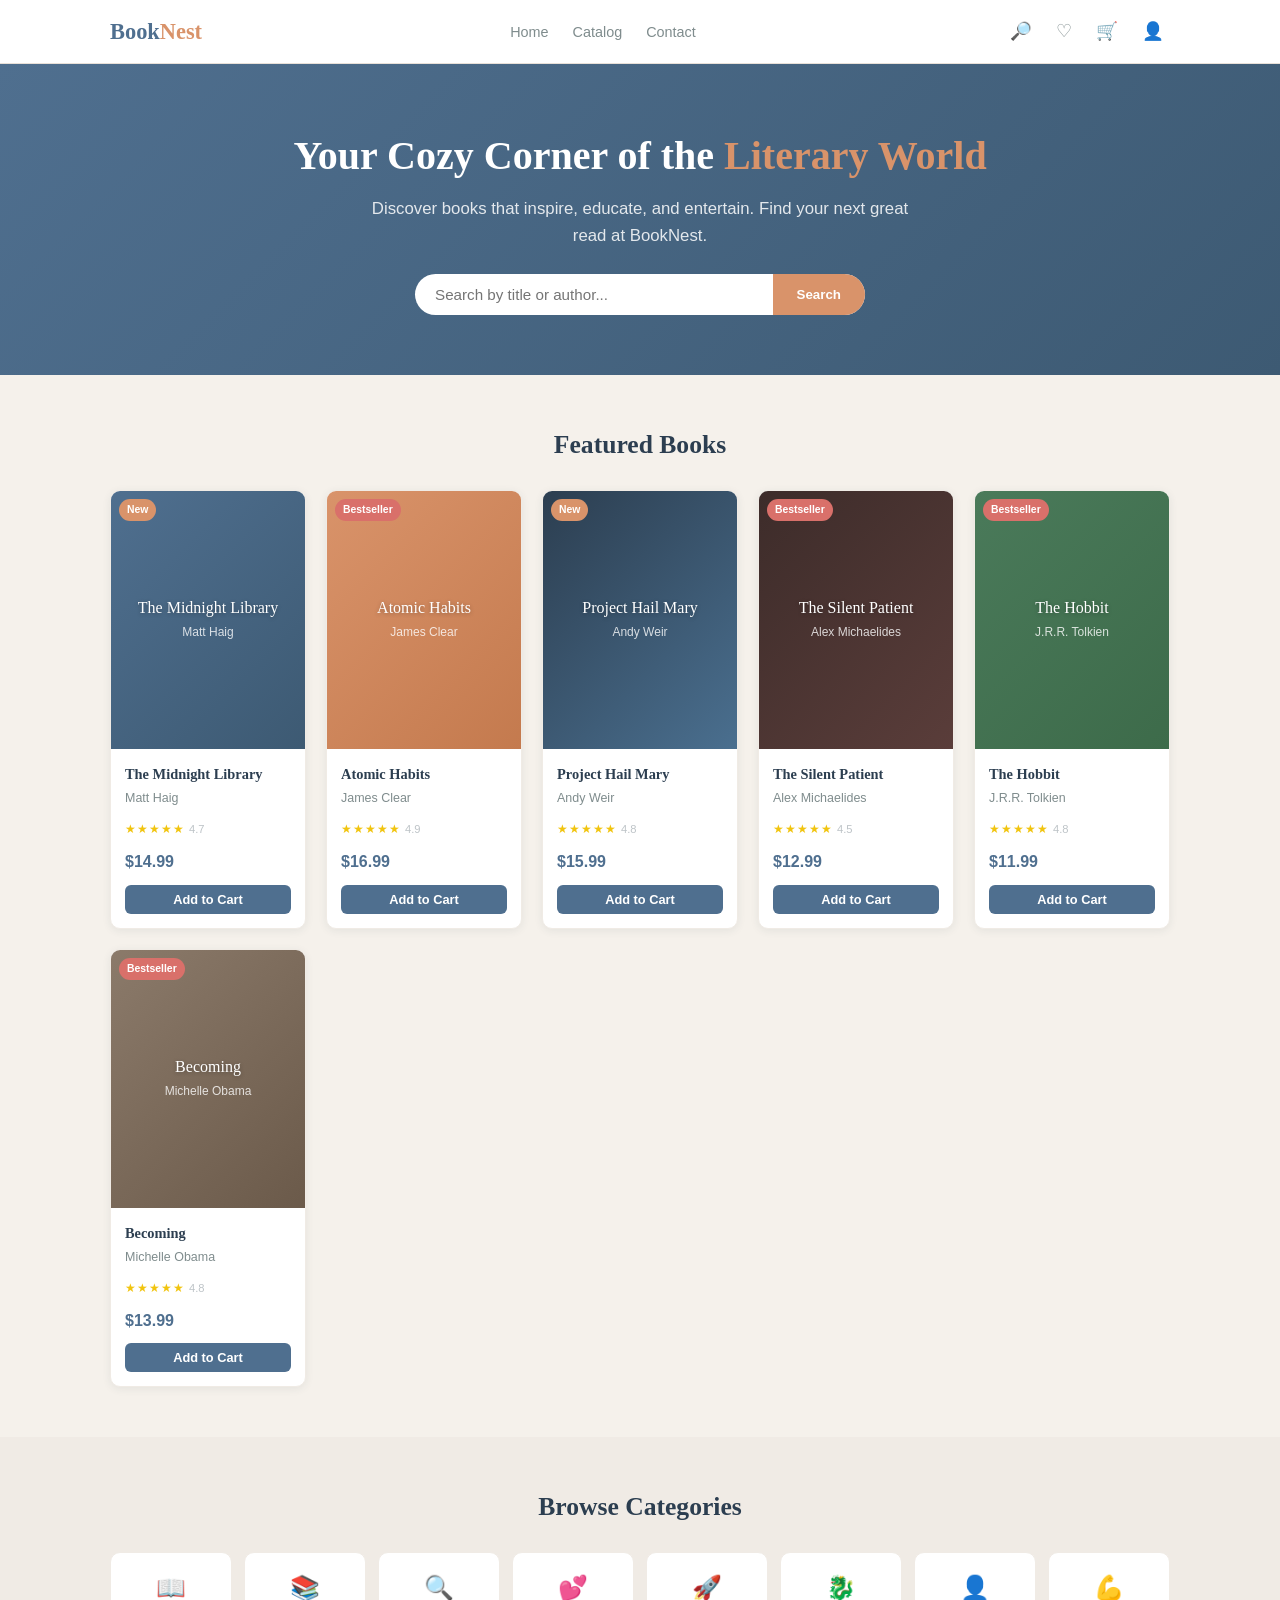
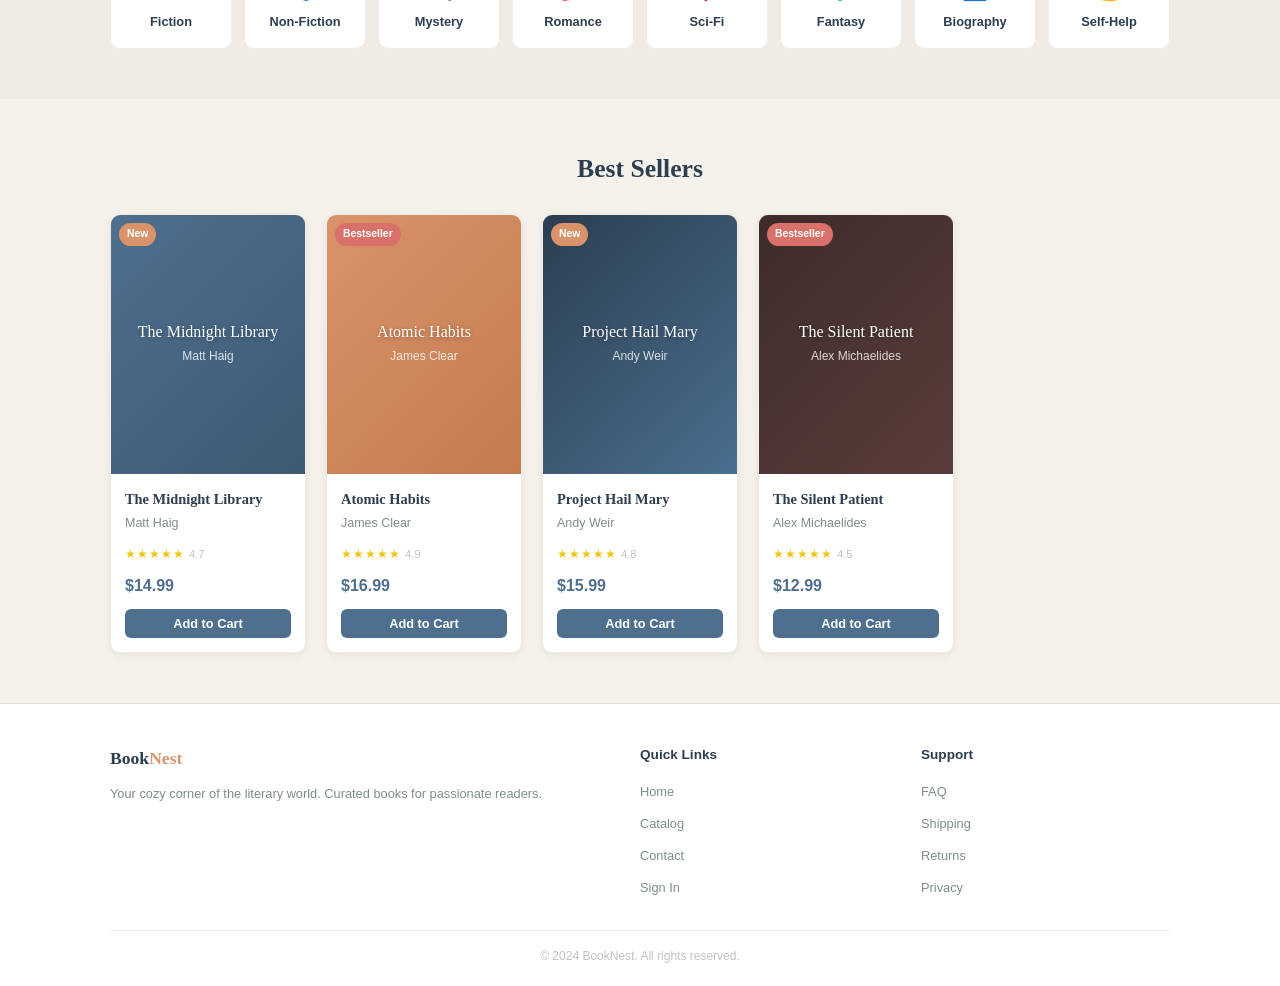
==== index.html @ 84e2bfbf "Initial commit - BookNest online bookstore" ====
<!DOCTYPE html>
<html lang="en">
<head>
  <meta charset="UTF-8">
  <meta name="viewport" content="width=device-width, initial-scale=1.0">
  <title>BookNest - Home</title>
  <link rel="stylesheet" href="css/style.css">
</head>
<body>

  <!-- NAVBAR -->
  <nav class="navbar">
    <div class="container">
      <a href="index.html" class="logo">Book<span>Nest</span></a>
      <ul class="nav-links">
        <li><a href="index.html">Home</a></li>
        <li><a href="catalog.html">Catalog</a></li>
        <li><a href="contact.html">Contact</a></li>
      </ul>
      <div class="nav-icons">
        <a href="catalog.html">&#128270;</a>
        <a href="wishlist.html">&#9825; <span class="badge wish-count" style="display:none">0</span></a>
        <a href="cart.html">&#128722; <span class="badge cart-count" style="display:none">0</span></a>
        <a href="login.html">&#128100;</a>
      </div>
    </div>
  </nav>

  <!-- HERO -->
  <div class="page">
    <div class="hero">
      <div class="container">
        <h1>Your Cozy Corner of the <span class="highlight">Literary World</span></h1>
        <p>Discover books that inspire, educate, and entertain. Find your next great read at BookNest.</p>
        <div class="search-box">
          <input type="text" id="searchInput" placeholder="Search by title or author..." onkeydown="if(event.key==='Enter') window.location='catalog.html?q='+encodeURIComponent(this.value)">
          <button onclick="window.location='catalog.html?q='+encodeURIComponent(document.getElementById('searchInput').value)">Search</button>
        </div>
      </div>
    </div>

    <!-- Featured Books -->
    <div class="section">
      <div class="container">
        <h2 class="section-title">Featured Books</h2>
        <div class="grid" id="featuredGrid"></div>
      </div>
    </div>

    <!-- Categories -->
    <div class="section" style="background:var(--border-light)">
      <div class="container">
        <h2 class="section-title">Browse Categories</h2>
        <div class="cat-grid" id="catGrid"></div>
      </div>
    </div>

    <!-- Best Sellers -->
    <div class="section">
      <div class="container">
        <h2 class="section-title">Best Sellers</h2>
        <div class="grid" id="bestsellerGrid"></div>
      </div>
    </div>
  </div>

  <!-- FOOTER -->
  <footer class="footer">
    <div class="container">
      <div class="footer-grid">
        <div class="footer-col">
          <h3>Book<span>Nest</span></h3>
          <p>Your cozy corner of the literary world. Curated books for passionate readers.</p>
        </div>
        <div class="footer-col">
          <h4>Quick Links</h4>
          <ul><li><a href="index.html">Home</a></li><li><a href="catalog.html">Catalog</a></li><li><a href="contact.html">Contact</a></li><li><a href="login.html">Sign In</a></li></ul>
        </div>
        <div class="footer-col">
          <h4>Support</h4>
          <ul><li><a href="#">FAQ</a></li><li><a href="#">Shipping</a></li><li><a href="#">Returns</a></li><li><a href="#">Privacy</a></li></ul>
        </div>
      </div>
      <div class="footer-bottom"><p>&copy; 2024 BookNest. All rights reserved.</p></div>
    </div>
  </footer>

  <div id="toastBox"></div>
  <script src="js/data.js"></script>
  <script src="js/app.js"></script>
  <script>
    renderBooks('featuredGrid', books.filter(b => b.isNew || b.isBestSeller).slice(0, 6));
    document.getElementById('catGrid').innerHTML = categories.map(c => `<a href="catalog.html?cat=${c.name}" class="cat-card"><div class="icon">${c.icon}</div><div class="name">${c.name}</div></a>`).join('');
    renderBooks('bestsellerGrid', books.filter(b => b.isBestSeller).slice(0, 4));
  </script>
</body>
</html>
---- css/style.css ----
/* ===== RESET & BASE ===== */
*, *::before, *::after { box-sizing: border-box; margin: 0; padding: 0; }

:root {
  --primary: #4F6F8F;
  --primary-dark: #3D5A73;
  --primary-light: #E8EDF3;
  --secondary: #D9936A;
  --secondary-dark: #C47A4E;
  --bg: #F5F1EB;
  --bg-card: #FFFFFF;
  --text: #2C3E50;
  --text-light: #7F8C8D;
  --text-muted: #BDC3C7;
  --border: #E8E0D8;
  --border-light: #F0EBE5;
  --success: #6BA368;
  --error: #D9706A;
  --star: #F1C40F;
  --shadow: 0 2px 8px rgba(44,62,80,0.08);
  --shadow-lg: 0 4px 20px rgba(44,62,80,0.12);
  --radius: 10px;
  --radius-sm: 6px;
  --nav-height: 64px;
  --font-head: Georgia, 'Times New Roman', serif;
  --font-body: -apple-system, BlinkMacSystemFont, 'Segoe UI', Roboto, sans-serif;
}

html { scroll-behavior: smooth; }
body { font-family: var(--font-body); background: var(--bg); color: var(--text); line-height: 1.6; min-height: 100vh; display: flex; flex-direction: column; }
a { text-decoration: none; color: inherit; }
ul { list-style: none; }
img { max-width: 100%; }
input, select, textarea, button { font-family: inherit; }

/* ===== LAYOUT ===== */
.container { max-width: 1100px; margin: 0 auto; padding: 0 20px; }
.page { flex: 1; padding-top: var(--nav-height); }
.section { padding: 50px 0; }
.section-title { font-family: var(--font-head); font-size: 1.6rem; margin-bottom: 1.5rem; text-align: center; color: var(--text); }

/* ===== NAVBAR ===== */
.navbar { position: fixed; top: 0; left: 0; right: 0; height: var(--nav-height); background: var(--bg-card); border-bottom: 1px solid var(--border); z-index: 100; display: flex; align-items: center; }
.navbar .container { display: flex; align-items: center; justify-content: space-between; width: 100%; }
.logo { font-family: var(--font-head); font-size: 1.4rem; font-weight: 700; color: var(--primary); }
.logo span { color: var(--secondary); }
.nav-links { display: flex; gap: 1.5rem; }
.nav-links a { font-size: 0.9rem; color: var(--text-light); transition: color 0.2s; }
.nav-links a:hover { color: var(--primary); }
.nav-icons { display: flex; gap: 0.75rem; align-items: center; }
.nav-icons a { color: var(--text-light); font-size: 1.1rem; padding: 6px; transition: color 0.2s; position: relative; }
.nav-icons a:hover { color: var(--primary); }
.badge { position: absolute; top: -2px; right: -2px; background: var(--secondary); color: #fff; font-size: 0.65rem; width: 16px; height: 16px; border-radius: 50%; display: flex; align-items: center; justify-content: center; font-weight: 700; }

/* ===== BUTTONS ===== */
.btn { display: inline-flex; align-items: center; justify-content: center; gap: 6px; padding: 10px 20px; border: none; border-radius: var(--radius-sm); font-size: 0.9rem; font-weight: 600; cursor: pointer; transition: all 0.2s; }
.btn-primary { background: var(--primary); color: #fff; }
.btn-primary:hover { background: var(--primary-dark); }
.btn-secondary { background: var(--secondary); color: #fff; }
.btn-secondary:hover { background: var(--secondary-dark); }
.btn-outline { background: transparent; color: var(--primary); border: 2px solid var(--primary); }
.btn-outline:hover { background: var(--primary); color: #fff; }
.btn-sm { padding: 7px 14px; font-size: 0.8rem; }
.btn-lg { padding: 12px 28px; font-size: 1rem; }
.btn-ghost { background: transparent; color: var(--text-light); padding: 6px 12px; }
.btn-ghost:hover { background: var(--border-light); }
.btn-icon { width: 36px; height: 36px; padding: 0; border-radius: 50%; display: inline-flex; align-items: center; justify-content: center; background: transparent; border: 1px solid var(--border); color: var(--text-light); cursor: pointer; }
.btn-icon:hover { background: var(--bg); }
.btn-block { width: 100%; }
.btn:disabled { opacity: 0.5; cursor: not-allowed; }

/* ===== HERO ===== */
.hero { background: linear-gradient(135deg, var(--primary) 0%, var(--primary-dark) 100%); padding: 60px 0; text-align: center; }
.hero h1 { font-family: var(--font-head); font-size: 2.5rem; color: #fff; margin-bottom: 0.5rem; }
.hero p { color: rgba(255,255,255,0.85); font-size: 1.05rem; margin-bottom: 1.5rem; max-width: 550px; margin-left: auto; margin-right: auto; }
.hero .highlight { color: var(--secondary); }
.search-box { display: flex; max-width: 450px; margin: 0 auto; background: var(--bg-card); border-radius: 50px; overflow: hidden; }
.search-box input { flex: 1; border: none; padding: 12px 20px; font-size: 0.95rem; outline: none; color: var(--text); background: transparent; }
.search-box button { padding: 12px 24px; border: none; background: var(--secondary); color: #fff; font-weight: 600; cursor: pointer; }

/* ===== BOOK GRID ===== */
.grid { display: grid; grid-template-columns: repeat(auto-fill, minmax(180px, 1fr)); gap: 1.25rem; }
.book-card { background: var(--bg-card); border-radius: var(--radius); overflow: hidden; box-shadow: var(--shadow); border: 1px solid var(--border-light); transition: 0.2s; }
.book-card:hover { transform: translateY(-3px); box-shadow: var(--shadow-lg); }
.book-cover { width: 100%; aspect-ratio: 3/4; display: flex; align-items: center; justify-content: center; padding: 20px; text-align: center; position: relative; }
.book-cover .bt { color: #fff; font-family: var(--font-head); font-size: 1rem; line-height: 1.3; text-shadow: 0 1px 4px rgba(0,0,0,0.3); }
.book-cover .ba { color: rgba(255,255,255,0.8); font-size: 0.75rem; margin-top: 4px; }
.badge-tag { position: absolute; top: 8px; left: 8px; padding: 3px 8px; border-radius: 12px; font-size: 0.65rem; font-weight: 700; }
.badge-tag.new { background: var(--secondary); color: #fff; }
.badge-tag.best { background: var(--error); color: #fff; }
.book-info { padding: 14px; }
.book-info h3 { font-family: var(--font-head); font-size: 0.9rem; margin-bottom: 3px; }
.book-info .author { font-size: 0.78rem; color: var(--text-light); margin-bottom: 6px; }
.stars { color: var(--star); font-size: 0.75rem; letter-spacing: 1px; }
.rating-num { font-size: 0.7rem; color: var(--text-muted); margin-left: 4px; }
.price { display: flex; align-items: center; gap: 6px; margin: 8px 0 10px; }
.price .current { font-weight: 700; font-size: 1rem; color: var(--primary); }
.book-card .btn-block { font-size: 0.8rem; }

/* ===== CATEGORIES ===== */
.cat-grid { display: grid; grid-template-columns: repeat(auto-fill, minmax(120px, 1fr)); gap: 0.75rem; }
.cat-card { background: var(--bg-card); border: 1px solid var(--border-light); border-radius: var(--radius); padding: 16px 12px; text-align: center; cursor: pointer; transition: 0.2s; display: block; color: inherit; }
.cat-card:hover { border-color: var(--primary); transform: translateY(-2px); box-shadow: var(--shadow); }
.cat-card .icon { font-size: 1.5rem; margin-bottom: 4px; }
.cat-card .name { font-size: 0.8rem; font-weight: 600; }

/* ===== CATALOG ===== */
.catalog-wrap { display: grid; grid-template-columns: 220px 1fr; gap: 1.5rem; align-items: start; }
.sidebar { background: var(--bg-card); border-radius: var(--radius); padding: 20px; border: 1px solid var(--border-light); position: sticky; top: calc(var(--nav-height) + 20px); }
.sidebar h3 { font-family: var(--font-head); font-size: 1rem; margin-bottom: 1rem; }
.filter-group { margin-bottom: 1rem; }
.filter-group label { display: block; font-weight: 600; font-size: 0.8rem; margin-bottom: 6px; }
.filter-group select, .filter-group input { width: 100%; padding: 8px 10px; border: 1px solid var(--border); border-radius: var(--radius-sm); font-size: 0.85rem; background: var(--bg); color: var(--text); }
.filter-group select:focus, .filter-group input:focus { outline: none; border-color: var(--primary); }
.cat-filter { display: flex; flex-direction: column; gap: 4px; }
.cat-filter label { display: flex; align-items: center; gap: 6px; padding: 6px 8px; border-radius: 4px; cursor: pointer; font-size: 0.85rem; font-weight: 400; transition: 0.2s; }
.cat-filter label:hover { background: var(--border-light); }
.cat-filter label.active { background: var(--primary-light); color: var(--primary); font-weight: 600; }
.cat-filter input[type="checkbox"] { accent-color: var(--primary); }
.catalog-top { display: flex; justify-content: space-between; align-items: center; margin-bottom: 1rem; flex-wrap: wrap; gap: 0.5rem; }
.catalog-top .count { font-size: 0.85rem; color: var(--text-light); }
.catalog-top select { padding: 6px 10px; border: 1px solid var(--border); border-radius: var(--radius-sm); font-size: 0.85rem; background: var(--bg-card); color: var(--text); }

/* ===== BOOK DETAIL ===== */
.detail-wrap { display: grid; grid-template-columns: 300px 1fr; gap: 2.5rem; align-items: start; }
.detail-cover .book-cover { height: 400px; }
.detail-info h1 { font-family: var(--font-head); font-size: 1.8rem; margin-bottom: 4px; }
.detail-info .author { font-size: 1rem; color: var(--text-light); margin-bottom: 0.75rem; }
.detail-info .rating { display: flex; align-items: center; gap: 8px; margin-bottom: 1rem; }
.detail-info .rating .stars { font-size: 1rem; }
.detail-info .rating-text { font-size: 0.85rem; color: var(--text-light); }
.detail-info .price-box { margin-bottom: 1rem; }
.detail-info .price-box .current { font-size: 1.5rem; font-weight: 700; color: var(--primary); }
.detail-info .desc { color: var(--text-light); line-height: 1.7; margin-bottom: 1.5rem; }
.detail-actions { display: flex; gap: 0.75rem; flex-wrap: wrap; margin-bottom: 1.5rem; }
.detail-actions .btn { flex: 1; min-width: 140px; }
.detail-meta { display: flex; gap: 1.5rem; padding: 1rem 0; border-top: 1px solid var(--border-light); }
.detail-meta span { font-size: 0.85rem; }
.detail-meta .label { color: var(--text-muted); margin-right: 4px; }
.breadcrumb { font-size: 0.8rem; color: var(--text-muted); margin-bottom: 1rem; display: flex; gap: 6px; align-items: center; }
.breadcrumb a { color: var(--primary); }

/* ===== CART TABLE ===== */
.cart-wrap { display: grid; grid-template-columns: 1fr 300px; gap: 1.5rem; align-items: start; }
.cart-list { background: var(--bg-card); border-radius: var(--radius); border: 1px solid var(--border-light); }
.cart-item { display: flex; gap: 1rem; padding: 1rem; border-bottom: 1px solid var(--border-light); align-items: center; }
.cart-item:last-child { border-bottom: none; }
.cart-item .thumb { width: 60px; height: 80px; border-radius: 6px; overflow: hidden; flex-shrink: 0; }
.cart-item .thumb .book-cover { width: 100%; height: 100%; padding: 6px; }
.cart-item .thumb .book-cover .bt { font-size: 0.6rem; }
.cart-item-info { flex: 1; }
.cart-item-info h4 { font-size: 0.9rem; margin-bottom: 2px; }
.cart-item-info .author { font-size: 0.78rem; color: var(--text-light); }
.cart-item-info .item-price { font-weight: 700; color: var(--primary); font-size: 0.9rem; margin-top: 4px; }
.cart-item-actions { display: flex; align-items: center; gap: 0.75rem; }
.qty { display: flex; align-items: center; border: 1px solid var(--border); border-radius: 4px; overflow: hidden; }
.qty button { width: 32px; height: 32px; border: none; background: var(--bg); cursor: pointer; font-size: 1rem; }
.qty button:hover { background: var(--border-light); }
.qty span { width: 36px; text-align: center; font-weight: 600; font-size: 0.85rem; }
.remove-btn { background: none; border: none; color: var(--text-muted); cursor: pointer; font-size: 1rem; padding: 4px; }
.remove-btn:hover { color: var(--error); }

.cart-summary { background: var(--bg-card); border-radius: var(--radius); padding: 20px; border: 1px solid var(--border-light); position: sticky; top: calc(var(--nav-height) + 20px); }
.cart-summary h3 { font-family: var(--font-head); font-size: 1.1rem; margin-bottom: 1rem; padding-bottom: 0.75rem; border-bottom: 1px solid var(--border); }
.summary-row { display: flex; justify-content: space-between; padding: 8px 0; font-size: 0.9rem; }
.summary-row.total { font-weight: 700; font-size: 1.05rem; border-top: 2px solid var(--border); margin-top: 8px; padding-top: 12px; color: var(--primary); }
.cart-summary .btn { margin-top: 0.75rem; }
.empty-state { text-align: center; padding: 60px 20px; }
.empty-state .icon { font-size: 3rem; margin-bottom: 0.75rem; }
.empty-state h3 { font-size: 1.2rem; margin-bottom: 0.5rem; }
.empty-state p { color: var(--text-light); margin-bottom: 1rem; }

/* ===== CHECKOUT ===== */
.checkout-wrap { display: grid; grid-template-columns: 1fr 320px; gap: 1.5rem; align-items: start; }
.checkout-form { background: var(--bg-card); border-radius: var(--radius); padding: 28px; border: 1px solid var(--border-light); }
.checkout-form h2 { font-family: var(--font-head); font-size: 1.2rem; margin-bottom: 1.5rem; }
.form-section { margin-bottom: 1.5rem; padding-bottom: 1.5rem; border-bottom: 1px solid var(--border-light); }
.form-section:last-child { border-bottom: none; margin-bottom: 0; padding-bottom: 0; }
.form-section h3 { font-size: 1rem; margin-bottom: 1rem; display: flex; align-items: center; gap: 8px; }
.form-section h3 .step { width: 24px; height: 24px; background: var(--primary); color: #fff; border-radius: 50%; display: flex; align-items: center; justify-content: center; font-size: 0.75rem; }
.form-row { display: grid; grid-template-columns: 1fr 1fr; gap: 0.75rem; margin-bottom: 0.75rem; }
.form-group { margin-bottom: 0.75rem; }
.form-group label { display: block; font-size: 0.8rem; font-weight: 600; margin-bottom: 4px; }
.form-group input, .form-group select, .form-group textarea { width: 100%; padding: 10px 12px; border: 1px solid var(--border); border-radius: var(--radius-sm); font-size: 0.9rem; background: var(--bg); color: var(--text); }
.form-group input:focus, .form-group select:focus, .form-group textarea:focus { outline: none; border-color: var(--primary); }
.form-group .error-msg { font-size: 0.75rem; color: var(--error); display: none; margin-top: 2px; }
.form-group.error input { border-color: var(--error); }
.form-group.error .error-msg { display: block; }
.payment-options { display: flex; gap: 10px; margin-bottom: 1rem; }
.payment-opt { flex: 1; padding: 12px; border: 2px solid var(--border); border-radius: var(--radius-sm); text-align: center; cursor: pointer; font-size: 0.85rem; font-weight: 600; transition: 0.2s; background: var(--bg); }
.payment-opt:hover { border-color: var(--text-muted); }
.payment-opt.active { border-color: var(--primary); background: var(--primary-light); }

.order-summary { background: var(--bg-card); border-radius: var(--radius); padding: 20px; border: 1px solid var(--border-light); position: sticky; top: calc(var(--nav-height) + 20px); }
.order-summary h3 { font-family: var(--font-head); font-size: 1.1rem; margin-bottom: 1rem; }
.order-item { display: flex; gap: 10px; padding: 10px 0; border-bottom: 1px solid var(--border-light); }
.order-item:last-child { border-bottom: none; }
.order-item .thumb { width: 40px; height: 52px; border-radius: 4px; overflow: hidden; flex-shrink: 0; }
.order-item .thumb .book-cover { width: 100%; height: 100%; padding: 3px; }
.order-item .thumb .book-cover .bt { font-size: 0.45rem; }
.order-item-info { flex: 1; font-size: 0.85rem; }
.order-item-info .qty { font-size: 0.75rem; color: var(--text-light); }
.order-item-price { font-weight: 600; font-size: 0.85rem; }

/* ===== AUTH ===== */
.auth-page { display: flex; align-items: center; justify-content: center; min-height: calc(100vh - var(--nav-height)); padding: 40px 20px; }
.auth-card { background: var(--bg-card); border-radius: var(--radius); padding: 36px; width: 100%; max-width: 380px; box-shadow: var(--shadow-lg); border: 1px solid var(--border-light); }
.auth-card .header { text-align: center; margin-bottom: 1.5rem; }
.auth-card .header h2 { font-family: var(--font-head); font-size: 1.5rem; }
.auth-card .header p { font-size: 0.9rem; color: var(--text-light); margin-top: 4px; }
.auth-card .auth-logo { font-family: var(--font-head); font-size: 1.3rem; color: var(--primary); display: block; margin-bottom: 0.5rem; }
.auth-card .auth-logo span { color: var(--secondary); }
.auth-card .btn { margin-top: 0.5rem; }
.auth-footer { text-align: center; margin-top: 1.25rem; font-size: 0.85rem; color: var(--text-light); }
.auth-footer a { color: var(--primary); font-weight: 600; }
.auth-footer a:hover { text-decoration: underline; }
.remember-line { display: flex; align-items: center; justify-content: space-between; font-size: 0.85rem; margin-bottom: 0.75rem; }
.remember-line label { display: flex; align-items: center; gap: 6px; cursor: pointer; }
.remember-line input[type="checkbox"] { accent-color: var(--primary); }
.pw-field { position: relative; }
.pw-toggle { position: absolute; right: 10px; top: 50%; transform: translateY(-50%); background: none; border: none; cursor: pointer; color: var(--text-muted); font-size: 1rem; }

/* ===== WISHLIST ===== */
.wishlist-grid { display: grid; grid-template-columns: repeat(auto-fill, minmax(180px, 1fr)); gap: 1.25rem; }

/* ===== PROFILE ===== */
.profile-wrap { display: grid; grid-template-columns: 260px 1fr; gap: 1.5rem; align-items: start; }
.profile-side { background: var(--bg-card); border-radius: var(--radius); padding: 28px; border: 1px solid var(--border-light); text-align: center; position: sticky; top: calc(var(--nav-height) + 20px); }
.profile-side .avatar { width: 80px; height: 80px; border-radius: 50%; background: var(--primary-light); margin: 0 auto 0.75rem; display: flex; align-items: center; justify-content: center; font-size: 2rem; }
.profile-side h3 { font-family: var(--font-head); font-size: 1.1rem; }
.profile-side .email { font-size: 0.8rem; color: var(--text-light); margin-bottom: 1rem; }
.profile-stats { display: flex; justify-content: center; gap: 1rem; padding: 0.75rem 0; border-top: 1px solid var(--border-light); border-bottom: 1px solid var(--border-light); margin-bottom: 1rem; }
.profile-stats div { text-align: center; }
.profile-stats .num { font-weight: 700; color: var(--primary); }
.profile-stats .lbl { font-size: 0.65rem; color: var(--text-muted); text-transform: uppercase; }

.profile-main { display: flex; flex-direction: column; gap: 1rem; }
.profile-card { background: var(--bg-card); border-radius: var(--radius); padding: 20px; border: 1px solid var(--border-light); }
.profile-card h3 { font-family: var(--font-head); font-size: 1rem; margin-bottom: 0.75rem; }
.order-row { display: flex; align-items: center; gap: 1rem; padding: 0.75rem 0; border-bottom: 1px solid var(--border-light); font-size: 0.85rem; }
.order-row:last-child { border-bottom: none; }
.order-row .status { padding: 2px 10px; border-radius: 12px; font-size: 0.7rem; font-weight: 600; }
.status.done { background: #E8F0E0; color: #3D6B1E; }
.status.sent { background: #F5EDD0; color: #8B6914; }
.tag { display: inline-block; padding: 4px 12px; border-radius: 14px; background: var(--bg); border: 1px solid var(--border); font-size: 0.75rem; margin: 3px; cursor: pointer; }
.tag.active { background: var(--primary); color: #fff; border-color: var(--primary); }

/* ===== CONTACT ===== */
.contact-wrap { display: grid; grid-template-columns: 1fr 1fr; gap: 2.5rem; }
.about h2 { font-family: var(--font-head); font-size: 1.6rem; margin-bottom: 0.75rem; }
.about p { color: var(--text-light); line-height: 1.7; margin-bottom: 0.75rem; }
.features { display: grid; grid-template-columns: 1fr 1fr; gap: 1rem; margin: 1.5rem 0; }
.feature { text-align: center; padding: 20px; background: var(--bg-card); border-radius: var(--radius); border: 1px solid var(--border-light); }
.feature .fi { font-size: 1.5rem; }
.feature h4 { font-size: 0.9rem; margin: 4px 0 2px; }
.feature p { font-size: 0.78rem; color: var(--text-muted); }
.store-info { margin-top: 1.5rem; }
.store-row { display: flex; gap: 10px; margin-bottom: 0.75rem; align-items: flex-start; }
.store-row .si { width: 36px; height: 36px; background: var(--primary-light); border-radius: 50%; display: flex; align-items: center; justify-content: center; flex-shrink: 0; }
.store-row h4 { font-size: 0.85rem; }
.store-row p { font-size: 0.8rem; color: var(--text-light); }
.social { display: flex; gap: 10px; margin-top: 1rem; }
.social a { width: 36px; height: 36px; border-radius: 50%; background: var(--bg); border: 1px solid var(--border); display: flex; align-items: center; justify-content: center; color: var(--text-light); font-size: 1rem; transition: 0.2s; }
.social a:hover { background: var(--primary); color: #fff; border-color: var(--primary); }

/* ===== FOOTER ===== */
.footer { background: var(--bg-card); border-top: 1px solid var(--border); padding: 40px 0 20px; margin-top: auto; }
.footer-grid { display: grid; grid-template-columns: 2fr 1fr 1fr; gap: 2rem; margin-bottom: 1.5rem; }
.footer-col h3 { font-family: var(--font-head); font-size: 1.1rem; margin-bottom: 0.75rem; }
.footer-col h3 span { color: var(--secondary); }
.footer-col p { font-size: 0.8rem; color: var(--text-light); line-height: 1.5; }
.footer-col h4 { font-size: 0.85rem; margin-bottom: 0.75rem; }
.footer-col li { margin-bottom: 0.4rem; }
.footer-col a { font-size: 0.8rem; color: var(--text-light); }
.footer-col a:hover { color: var(--primary); }
.footer-bottom { text-align: center; font-size: 0.75rem; color: var(--text-muted); padding-top: 1rem; border-top: 1px solid var(--border-light); }

/* ===== TOAST ===== */
#toastBox { position: fixed; bottom: 20px; right: 20px; z-index: 999; display: flex; flex-direction: column; gap: 8px; }
.toast { background: var(--bg-card); border-radius: 6px; padding: 12px 18px; box-shadow: var(--shadow-lg); border-left: 4px solid var(--primary); font-size: 0.85rem; animation: slideIn 0.3s ease; min-width: 250px; }
.toast.error { border-left-color: var(--error); }
@keyframes slideIn { from { transform: translateX(100%); opacity: 0; } to { transform: translateX(0); opacity: 1; } }

/* ===== RESPONSIVE ===== */
@media (max-width: 900px) {
  .catalog-wrap, .checkout-wrap, .cart-wrap, .profile-wrap { grid-template-columns: 1fr; }
  .sidebar, .cart-summary, .order-summary, .profile-side { position: static; }
  .detail-wrap { grid-template-columns: 1fr; }
  .detail-cover .book-cover { max-width: 250px; margin: 0 auto; height: 340px; }
  .contact-wrap { grid-template-columns: 1fr; }
  .footer-grid { grid-template-columns: 1fr 1fr; }
}

@media (max-width: 700px) {
  .nav-links { display: none; }
  .hero h1 { font-size: 1.8rem; }
  .grid { grid-template-columns: repeat(auto-fill, minmax(150px, 1fr)); gap: 0.75rem; }
  .book-info { padding: 10px; }
  .book-info h3 { font-size: 0.8rem; }
  .form-row { grid-template-columns: 1fr; }
  .features { grid-template-columns: 1fr; }
  .section { padding: 30px 0; }
  .footer-grid { grid-template-columns: 1fr; }
  .auth-card { padding: 24px; }
  .section-title { font-size: 1.3rem; }
  .detail-actions { flex-direction: column; }
  .detail-actions .btn { min-width: auto; }
}

@media (max-width: 450px) {
  .grid { grid-template-columns: repeat(2, 1fr); gap: 0.5rem; }
  .container { padding: 0 12px; }
  .hero h1 { font-size: 1.4rem; }
  .search-box { flex-direction: column; border-radius: var(--radius-sm); }
  .search-box button { border-radius: 0; }
  .cat-grid { grid-template-columns: repeat(4, 1fr); gap: 0.5rem; }
  .cat-card { padding: 10px 6px; }
  .cat-card .icon { font-size: 1.2rem; }
  .cat-card .name { font-size: 0.65rem; }
  .cart-item { flex-wrap: wrap; }
  .cart-item-actions { width: 100%; justify-content: flex-end; }
}
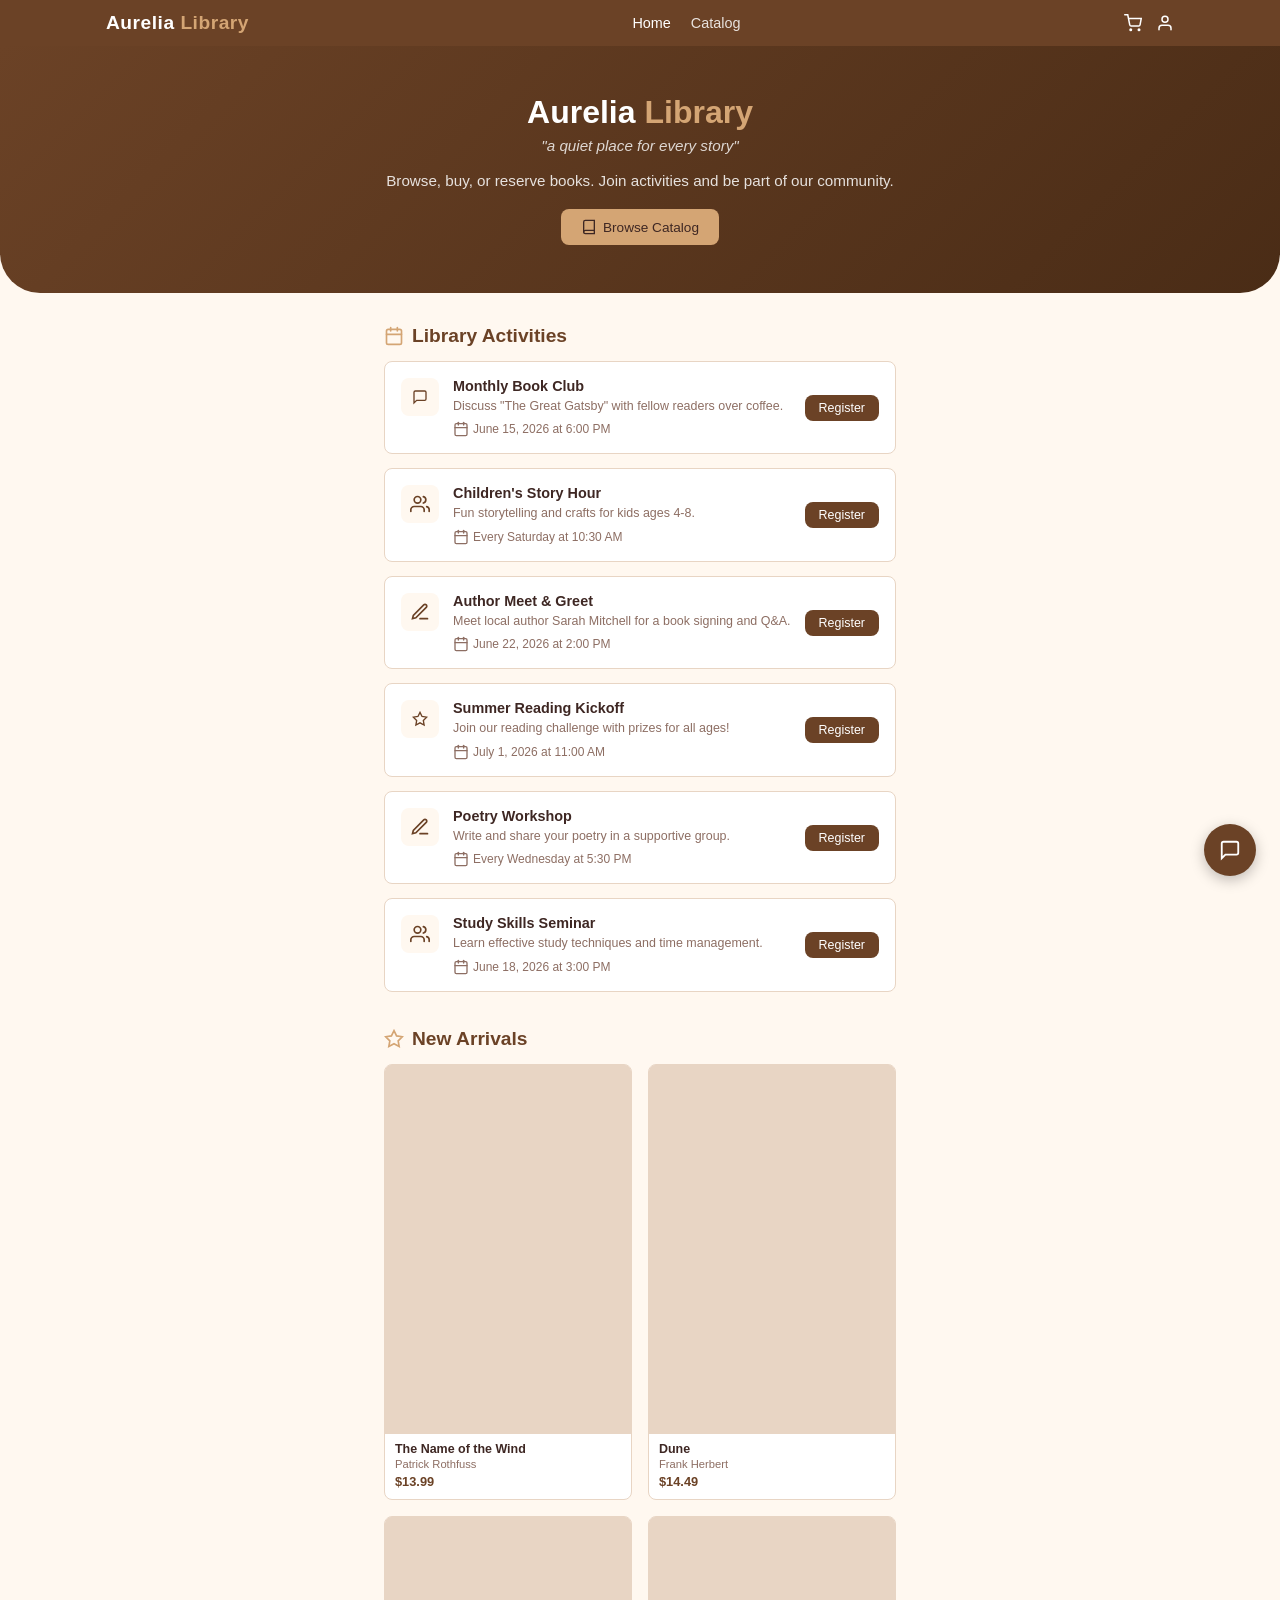
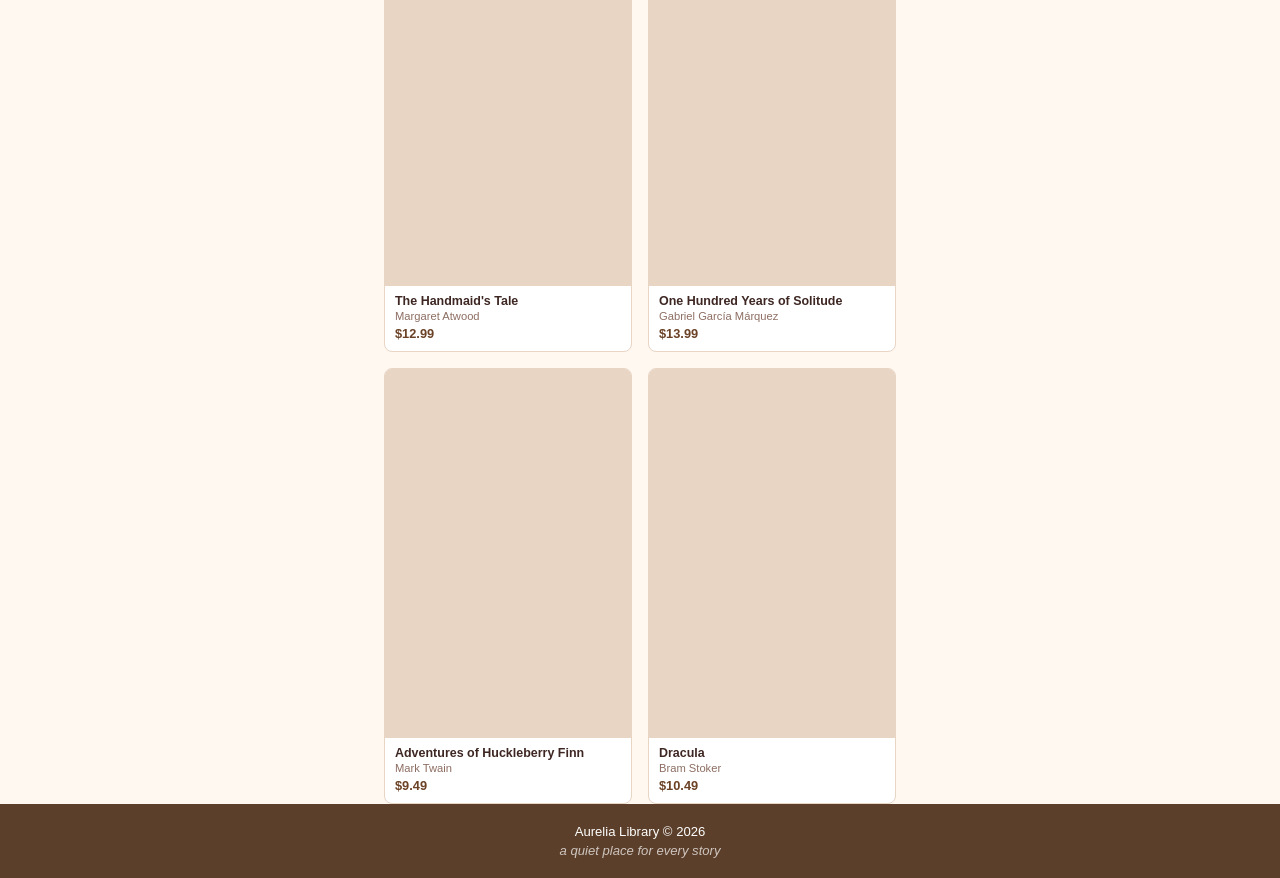
==== commit 5ea63648: "adding user setting + payment and adress page" ====
--- a/index.html
+++ b/index.html
@@ -3,95 +3,89 @@
 <head>
   <meta charset="UTF-8">
   <meta name="viewport" content="width=device-width, initial-scale=1.0">
-  <title>BookNest - Home</title>
+  <title>Aurelia Library</title>
   <link rel="stylesheet" href="css/style.css">
 </head>
 <body>
 
-  <!-- NAVBAR -->
   <nav class="navbar">
     <div class="container">
-      <a href="index.html" class="logo">Book<span>Nest</span></a>
+      <a href="index.html" class="logo">Aurelia<span> Library</span></a>
       <ul class="nav-links">
-        <li><a href="index.html">Home</a></li>
+        <li><a href="index.html" class="active">Home</a></li>
         <li><a href="catalog.html">Catalog</a></li>
-        <li><a href="contact.html">Contact</a></li>
       </ul>
       <div class="nav-icons">
-        <a href="catalog.html">&#128270;</a>
-        <a href="wishlist.html">&#9825; <span class="badge wish-count" style="display:none">0</span></a>
-        <a href="cart.html">&#128722; <span class="badge cart-count" style="display:none">0</span></a>
-        <a href="login.html">&#128100;</a>
+        <a href="cart.html" class="icon-link">
+          <svg width="18" height="18" viewBox="0 0 24 24" fill="none" stroke="currentColor" stroke-width="2" stroke-linecap="round"><circle cx="9" cy="21" r="1"/><circle cx="20" cy="21" r="1"/><path d="M1 1h4l2.68 13.39a2 2 0 0 0 2 1.61h9.72a2 2 0 0 0 2-1.61L23 6H6"/></svg>
+          <span class="badge cart-badge" style="display:none">0</span>
+        </a>
+        <div id="userMenu"></div>
       </div>
     </div>
   </nav>
 
-  <!-- HERO -->
-  <div class="page">
-    <div class="hero">
-      <div class="container">
-        <h1>Your Cozy Corner of the <span class="highlight">Literary World</span></h1>
-        <p>Discover books that inspire, educate, and entertain. Find your next great read at BookNest.</p>
-        <div class="search-box">
-          <input type="text" id="searchInput" placeholder="Search by title or author..." onkeydown="if(event.key==='Enter') window.location='catalog.html?q='+encodeURIComponent(this.value)">
-          <button onclick="window.location='catalog.html?q='+encodeURIComponent(document.getElementById('searchInput').value)">Search</button>
-        </div>
-      </div>
-    </div>
-
-    <!-- Featured Books -->
-    <div class="section">
-      <div class="container">
-        <h2 class="section-title">Featured Books</h2>
-        <div class="grid" id="featuredGrid"></div>
-      </div>
-    </div>
-
-    <!-- Categories -->
-    <div class="section" style="background:var(--border-light)">
-      <div class="container">
-        <h2 class="section-title">Browse Categories</h2>
-        <div class="cat-grid" id="catGrid"></div>
-      </div>
-    </div>
-
-    <!-- Best Sellers -->
-    <div class="section">
-      <div class="container">
-        <h2 class="section-title">Best Sellers</h2>
-        <div class="grid" id="bestsellerGrid"></div>
+  <div class="hero">
+    <div class="container">
+      <h1>Aurelia <span>Library</span></h1>
+      <div class="tagline">"a quiet place for every story"</div>
+      <p>Browse, buy, or reserve books. Join activities and be part of our community.</p>
+      <div class="hero-btns">
+        <a href="catalog.html" class="btn btn-secondary">
+          <svg width="16" height="16" viewBox="0 0 24 24" fill="none" stroke="currentColor" stroke-width="2" stroke-linecap="round"><path d="M4 19.5A2.5 2.5 0 0 1 6.5 17H20"/><path d="M6.5 2H20v20H6.5A2.5 2.5 0 0 1 4 19.5v-15A2.5 2.5 0 0 1 6.5 2z"/></svg>
+          Browse Catalog
+        </a>
       </div>
     </div>
   </div>
 
-  <!-- FOOTER -->
+  <div class="container">
+    <div class="section-title">
+      <svg width="20" height="20" viewBox="0 0 24 24" fill="none" stroke="currentColor" stroke-width="2" stroke-linecap="round"><rect x="3" y="4" width="18" height="18" rx="2"/><line x1="16" y1="2" x2="16" y2="6"/><line x1="8" y1="2" x2="8" y2="6"/><line x1="3" y1="10" x2="21" y2="10"/></svg>
+      Library Activities
+    </div>
+    <div class="activity-grid" id="homeActivities"></div>
+
+    <div class="section-title">
+      <svg width="20" height="20" viewBox="0 0 24 24" fill="none" stroke="currentColor" stroke-width="2"><polygon points="12 2 15.09 8.26 22 9.27 17 14.14 18.18 21.02 12 17.77 5.82 21.02 7 14.14 2 9.27 8.91 8.26 12 2"/></svg>
+      New Arrivals
+    </div>
+    <div class="book-grid" id="homeNewBooks"></div>
+  </div>
+
   <footer class="footer">
     <div class="container">
-      <div class="footer-grid">
-        <div class="footer-col">
-          <h3>Book<span>Nest</span></h3>
-          <p>Your cozy corner of the literary world. Curated books for passionate readers.</p>
-        </div>
-        <div class="footer-col">
-          <h4>Quick Links</h4>
-          <ul><li><a href="index.html">Home</a></li><li><a href="catalog.html">Catalog</a></li><li><a href="contact.html">Contact</a></li><li><a href="login.html">Sign In</a></li></ul>
-        </div>
-        <div class="footer-col">
-          <h4>Support</h4>
-          <ul><li><a href="#">FAQ</a></li><li><a href="#">Shipping</a></li><li><a href="#">Returns</a></li><li><a href="#">Privacy</a></li></ul>
-        </div>
-      </div>
-      <div class="footer-bottom"><p>&copy; 2024 BookNest. All rights reserved.</p></div>
+      <p>Aurelia Library &copy; 2026</p>
+      <p class="tagline">a quiet place for every story</p>
     </div>
   </footer>
 
+  <!-- Floating Chat -->
+  <button class="chat-fab" onclick="toggleChat()">
+    <svg width="22" height="22" viewBox="0 0 24 24" fill="none" stroke="currentColor" stroke-width="2" stroke-linecap="round"><path d="M21 15a2 2 0 0 1-2 2H7l-4 4V5a2 2 0 0 1 2-2h14a2 2 0 0 1 2 2z"/></svg>
+  </button>
+  <div class="chat-popup" id="chatPopup">
+    <div class="chat-popup-header">
+      <svg width="16" height="16" viewBox="0 0 24 24" fill="none" stroke="currentColor" stroke-width="2" stroke-linecap="round"><path d="M21 15a2 2 0 0 1-2 2H7l-4 4V5a2 2 0 0 1 2-2h14a2 2 0 0 1 2 2z"/></svg>
+      Aurelia AI
+    </div>
+    <div class="chat-popup-msgs" id="chatMsgs"></div>
+    <div class="chat-popup-input">
+      <input type="text" id="chatInput" placeholder="Ask anything..." onkeydown="if(event.key==='Enter')sendChatPopup()">
+      <button onclick="sendChatPopup()">
+        <svg width="16" height="16" viewBox="0 0 24 24" fill="none" stroke="currentColor" stroke-width="2" stroke-linecap="round"><line x1="22" y1="2" x2="11" y2="13"/><polygon points="22 2 15 22 11 13 2 9 22 2"/></svg>
+      </button>
+    </div>
+  </div>
+
   <div id="toastBox"></div>
-  <script src="js/data.js"></script>
   <script src="js/app.js"></script>
   <script>
-    renderBooks('featuredGrid', books.filter(b => b.isNew || b.isBestSeller).slice(0, 6));
-    document.getElementById('catGrid').innerHTML = categories.map(c => `<a href="catalog.html?cat=${c.name}" class="cat-card"><div class="icon">${c.icon}</div><div class="name">${c.name}</div></a>`).join('');
-    renderBooks('bestsellerGrid', books.filter(b => b.isBestSeller).slice(0, 4));
+    document.addEventListener('DOMContentLoaded', () => {
+      renderActivities('homeActivities');
+      const na = [...BOOKS].sort((a, b) => b.id - a.id).slice(0, 6);
+      renderBooks(na, 'homeNewBooks', true);
+    });
   </script>
 </body>
 </html>
--- a/css/style.css
+++ b/css/style.css
@@ -1,322 +1,205 @@
-/* ===== RESET & BASE ===== */
-*, *::before, *::after { box-sizing: border-box; margin: 0; padding: 0; }
-
+* { margin: 0; padding: 0; box-sizing: border-box; }
 :root {
-  --primary: #4F6F8F;
-  --primary-dark: #3D5A73;
-  --primary-light: #E8EDF3;
-  --secondary: #D9936A;
-  --secondary-dark: #C47A4E;
-  --bg: #F5F1EB;
-  --bg-card: #FFFFFF;
-  --text: #2C3E50;
-  --text-light: #7F8C8D;
-  --text-muted: #BDC3C7;
-  --border: #E8E0D8;
-  --border-light: #F0EBE5;
-  --success: #6BA368;
-  --error: #D9706A;
-  --star: #F1C40F;
-  --shadow: 0 2px 8px rgba(44,62,80,0.08);
-  --shadow-lg: 0 4px 20px rgba(44,62,80,0.12);
-  --radius: 10px;
-  --radius-sm: 6px;
-  --nav-height: 64px;
-  --font-head: Georgia, 'Times New Roman', serif;
-  --font-body: -apple-system, BlinkMacSystemFont, 'Segoe UI', Roboto, sans-serif;
+  --primary: #6B4226;
+  --primary-dark: #4A2C16;
+  --secondary: #D4A574;
+  --bg: #FFF8F0;
+  --card: #FFFFFF;
+  --text: #3E2723;
+  --text-light: #8D6E63;
+  --border: #E8D5C4;
+  --success: #6B8E23;
+  --danger: #C0392B;
+  --shadow: 0 2px 8px rgba(62,39,35,0.1);
+  --radius: 8px;
+  --font: 'Segoe UI', Tahoma, sans-serif;
 }
-
-html { scroll-behavior: smooth; }
-body { font-family: var(--font-body); background: var(--bg); color: var(--text); line-height: 1.6; min-height: 100vh; display: flex; flex-direction: column; }
+body { font-family: var(--font); background: var(--bg); color: var(--text); min-height: 100vh; display: flex; flex-direction: column; }
 a { text-decoration: none; color: inherit; }
-ul { list-style: none; }
-img { max-width: 100%; }
-input, select, textarea, button { font-family: inherit; }
-
-/* ===== LAYOUT ===== */
-.container { max-width: 1100px; margin: 0 auto; padding: 0 20px; }
-.page { flex: 1; padding-top: var(--nav-height); }
-.section { padding: 50px 0; }
-.section-title { font-family: var(--font-head); font-size: 1.6rem; margin-bottom: 1.5rem; text-align: center; color: var(--text); }
-
-/* ===== NAVBAR ===== */
-.navbar { position: fixed; top: 0; left: 0; right: 0; height: var(--nav-height); background: var(--bg-card); border-bottom: 1px solid var(--border); z-index: 100; display: flex; align-items: center; }
-.navbar .container { display: flex; align-items: center; justify-content: space-between; width: 100%; }
-.logo { font-family: var(--font-head); font-size: 1.4rem; font-weight: 700; color: var(--primary); }
+.container { max-width: 1100px; margin: 0 auto; padding: 0 16px; }
+
+/* Navbar */
+.navbar { background: var(--primary); color: #fff; padding: 12px 0; position: sticky; top: 0; z-index: 100; }
+.navbar .container { display: flex; align-items: center; justify-content: space-between; }
+.logo { font-size: 1.2rem; font-weight: 700; letter-spacing: 0.5px; }
 .logo span { color: var(--secondary); }
-.nav-links { display: flex; gap: 1.5rem; }
-.nav-links a { font-size: 0.9rem; color: var(--text-light); transition: color 0.2s; }
-.nav-links a:hover { color: var(--primary); }
-.nav-icons { display: flex; gap: 0.75rem; align-items: center; }
-.nav-icons a { color: var(--text-light); font-size: 1.1rem; padding: 6px; transition: color 0.2s; position: relative; }
-.nav-icons a:hover { color: var(--primary); }
-.badge { position: absolute; top: -2px; right: -2px; background: var(--secondary); color: #fff; font-size: 0.65rem; width: 16px; height: 16px; border-radius: 50%; display: flex; align-items: center; justify-content: center; font-weight: 700; }
-
-/* ===== BUTTONS ===== */
-.btn { display: inline-flex; align-items: center; justify-content: center; gap: 6px; padding: 10px 20px; border: none; border-radius: var(--radius-sm); font-size: 0.9rem; font-weight: 600; cursor: pointer; transition: all 0.2s; }
+.nav-links { display: flex; gap: 20px; list-style: none; font-size: 0.9rem; }
+.nav-links a { display: inline-flex; align-items: center; gap: 5px; opacity: 0.85; transition: opacity 0.2s; }
+.nav-links a:hover, .nav-links a.active { opacity: 1; }
+.nav-icons { display: flex; align-items: center; gap: 14px; position: relative; }
+.nav-icons a.icon-link { display: flex; align-items: center; position: relative; }
+#userMenu { position: relative; cursor: pointer; }
+#userMenu .user-btn { font-size: 0.85rem; display: flex; align-items: center; gap: 4px; }
+#userMenu .dropdown { position: absolute; right: 0; top: 100%; margin-top: 8px; background: var(--card); border: 1px solid var(--border); border-radius: var(--radius); box-shadow: var(--shadow); min-width: 150px; display: none; z-index: 200; }
+#userMenu .dropdown.show { display: block; }
+#userMenu .dropdown a { display: flex; align-items: center; gap: 6px; padding: 8px 14px; color: var(--text); font-size: 0.85rem; }
+#userMenu .dropdown a:hover { background: var(--bg); }
+#userMenu .dropdown hr { border: none; border-top: 1px solid var(--border); }
+
+/* Hero */
+.hero { background: linear-gradient(135deg, var(--primary), var(--primary-dark)); color: #fff; padding: 48px 0; text-align: center; border-radius: 0 0 40px 40px; margin-bottom: 32px; }
+.hero h1 { font-size: 2rem; margin-bottom: 6px; }
+.hero h1 span { color: var(--secondary); }
+.hero .tagline { font-style: italic; font-size: 0.95rem; opacity: 0.8; margin-bottom: 18px; }
+.hero p { font-size: 0.95rem; opacity: 0.85; margin-bottom: 20px; }
+.hero-btns { display: flex; gap: 12px; justify-content: center; flex-wrap: wrap; }
+
+/* Buttons */
+.btn { display: inline-flex; align-items: center; gap: 6px; padding: 10px 20px; border: none; border-radius: var(--radius); font-size: 0.85rem; cursor: pointer; transition: all 0.2s; font-family: var(--font); }
 .btn-primary { background: var(--primary); color: #fff; }
 .btn-primary:hover { background: var(--primary-dark); }
-.btn-secondary { background: var(--secondary); color: #fff; }
-.btn-secondary:hover { background: var(--secondary-dark); }
-.btn-outline { background: transparent; color: var(--primary); border: 2px solid var(--primary); }
+.btn-secondary { background: var(--secondary); color: var(--text); }
+.btn-secondary:hover { opacity: 0.85; }
+.btn-outline { background: transparent; border: 1.5px solid var(--primary); color: var(--primary); }
 .btn-outline:hover { background: var(--primary); color: #fff; }
-.btn-sm { padding: 7px 14px; font-size: 0.8rem; }
-.btn-lg { padding: 12px 28px; font-size: 1rem; }
-.btn-ghost { background: transparent; color: var(--text-light); padding: 6px 12px; }
-.btn-ghost:hover { background: var(--border-light); }
-.btn-icon { width: 36px; height: 36px; padding: 0; border-radius: 50%; display: inline-flex; align-items: center; justify-content: center; background: transparent; border: 1px solid var(--border); color: var(--text-light); cursor: pointer; }
-.btn-icon:hover { background: var(--bg); }
-.btn-block { width: 100%; }
-.btn:disabled { opacity: 0.5; cursor: not-allowed; }
-
-/* ===== HERO ===== */
-.hero { background: linear-gradient(135deg, var(--primary) 0%, var(--primary-dark) 100%); padding: 60px 0; text-align: center; }
-.hero h1 { font-family: var(--font-head); font-size: 2.5rem; color: #fff; margin-bottom: 0.5rem; }
-.hero p { color: rgba(255,255,255,0.85); font-size: 1.05rem; margin-bottom: 1.5rem; max-width: 550px; margin-left: auto; margin-right: auto; }
-.hero .highlight { color: var(--secondary); }
-.search-box { display: flex; max-width: 450px; margin: 0 auto; background: var(--bg-card); border-radius: 50px; overflow: hidden; }
-.search-box input { flex: 1; border: none; padding: 12px 20px; font-size: 0.95rem; outline: none; color: var(--text); background: transparent; }
-.search-box button { padding: 12px 24px; border: none; background: var(--secondary); color: #fff; font-weight: 600; cursor: pointer; }
-
-/* ===== BOOK GRID ===== */
-.grid { display: grid; grid-template-columns: repeat(auto-fill, minmax(180px, 1fr)); gap: 1.25rem; }
-.book-card { background: var(--bg-card); border-radius: var(--radius); overflow: hidden; box-shadow: var(--shadow); border: 1px solid var(--border-light); transition: 0.2s; }
-.book-card:hover { transform: translateY(-3px); box-shadow: var(--shadow-lg); }
-.book-cover { width: 100%; aspect-ratio: 3/4; display: flex; align-items: center; justify-content: center; padding: 20px; text-align: center; position: relative; }
-.book-cover .bt { color: #fff; font-family: var(--font-head); font-size: 1rem; line-height: 1.3; text-shadow: 0 1px 4px rgba(0,0,0,0.3); }
-.book-cover .ba { color: rgba(255,255,255,0.8); font-size: 0.75rem; margin-top: 4px; }
-.badge-tag { position: absolute; top: 8px; left: 8px; padding: 3px 8px; border-radius: 12px; font-size: 0.65rem; font-weight: 700; }
-.badge-tag.new { background: var(--secondary); color: #fff; }
-.badge-tag.best { background: var(--error); color: #fff; }
-.book-info { padding: 14px; }
-.book-info h3 { font-family: var(--font-head); font-size: 0.9rem; margin-bottom: 3px; }
-.book-info .author { font-size: 0.78rem; color: var(--text-light); margin-bottom: 6px; }
-.stars { color: var(--star); font-size: 0.75rem; letter-spacing: 1px; }
-.rating-num { font-size: 0.7rem; color: var(--text-muted); margin-left: 4px; }
-.price { display: flex; align-items: center; gap: 6px; margin: 8px 0 10px; }
-.price .current { font-weight: 700; font-size: 1rem; color: var(--primary); }
-.book-card .btn-block { font-size: 0.8rem; }
-
-/* ===== CATEGORIES ===== */
-.cat-grid { display: grid; grid-template-columns: repeat(auto-fill, minmax(120px, 1fr)); gap: 0.75rem; }
-.cat-card { background: var(--bg-card); border: 1px solid var(--border-light); border-radius: var(--radius); padding: 16px 12px; text-align: center; cursor: pointer; transition: 0.2s; display: block; color: inherit; }
-.cat-card:hover { border-color: var(--primary); transform: translateY(-2px); box-shadow: var(--shadow); }
-.cat-card .icon { font-size: 1.5rem; margin-bottom: 4px; }
-.cat-card .name { font-size: 0.8rem; font-weight: 600; }
-
-/* ===== CATALOG ===== */
-.catalog-wrap { display: grid; grid-template-columns: 220px 1fr; gap: 1.5rem; align-items: start; }
-.sidebar { background: var(--bg-card); border-radius: var(--radius); padding: 20px; border: 1px solid var(--border-light); position: sticky; top: calc(var(--nav-height) + 20px); }
-.sidebar h3 { font-family: var(--font-head); font-size: 1rem; margin-bottom: 1rem; }
-.filter-group { margin-bottom: 1rem; }
-.filter-group label { display: block; font-weight: 600; font-size: 0.8rem; margin-bottom: 6px; }
-.filter-group select, .filter-group input { width: 100%; padding: 8px 10px; border: 1px solid var(--border); border-radius: var(--radius-sm); font-size: 0.85rem; background: var(--bg); color: var(--text); }
-.filter-group select:focus, .filter-group input:focus { outline: none; border-color: var(--primary); }
-.cat-filter { display: flex; flex-direction: column; gap: 4px; }
-.cat-filter label { display: flex; align-items: center; gap: 6px; padding: 6px 8px; border-radius: 4px; cursor: pointer; font-size: 0.85rem; font-weight: 400; transition: 0.2s; }
-.cat-filter label:hover { background: var(--border-light); }
-.cat-filter label.active { background: var(--primary-light); color: var(--primary); font-weight: 600; }
-.cat-filter input[type="checkbox"] { accent-color: var(--primary); }
-.catalog-top { display: flex; justify-content: space-between; align-items: center; margin-bottom: 1rem; flex-wrap: wrap; gap: 0.5rem; }
-.catalog-top .count { font-size: 0.85rem; color: var(--text-light); }
-.catalog-top select { padding: 6px 10px; border: 1px solid var(--border); border-radius: var(--radius-sm); font-size: 0.85rem; background: var(--bg-card); color: var(--text); }
-
-/* ===== BOOK DETAIL ===== */
-.detail-wrap { display: grid; grid-template-columns: 300px 1fr; gap: 2.5rem; align-items: start; }
-.detail-cover .book-cover { height: 400px; }
-.detail-info h1 { font-family: var(--font-head); font-size: 1.8rem; margin-bottom: 4px; }
-.detail-info .author { font-size: 1rem; color: var(--text-light); margin-bottom: 0.75rem; }
-.detail-info .rating { display: flex; align-items: center; gap: 8px; margin-bottom: 1rem; }
-.detail-info .rating .stars { font-size: 1rem; }
-.detail-info .rating-text { font-size: 0.85rem; color: var(--text-light); }
-.detail-info .price-box { margin-bottom: 1rem; }
-.detail-info .price-box .current { font-size: 1.5rem; font-weight: 700; color: var(--primary); }
-.detail-info .desc { color: var(--text-light); line-height: 1.7; margin-bottom: 1.5rem; }
-.detail-actions { display: flex; gap: 0.75rem; flex-wrap: wrap; margin-bottom: 1.5rem; }
-.detail-actions .btn { flex: 1; min-width: 140px; }
-.detail-meta { display: flex; gap: 1.5rem; padding: 1rem 0; border-top: 1px solid var(--border-light); }
-.detail-meta span { font-size: 0.85rem; }
-.detail-meta .label { color: var(--text-muted); margin-right: 4px; }
-.breadcrumb { font-size: 0.8rem; color: var(--text-muted); margin-bottom: 1rem; display: flex; gap: 6px; align-items: center; }
-.breadcrumb a { color: var(--primary); }
-
-/* ===== CART TABLE ===== */
-.cart-wrap { display: grid; grid-template-columns: 1fr 300px; gap: 1.5rem; align-items: start; }
-.cart-list { background: var(--bg-card); border-radius: var(--radius); border: 1px solid var(--border-light); }
-.cart-item { display: flex; gap: 1rem; padding: 1rem; border-bottom: 1px solid var(--border-light); align-items: center; }
-.cart-item:last-child { border-bottom: none; }
-.cart-item .thumb { width: 60px; height: 80px; border-radius: 6px; overflow: hidden; flex-shrink: 0; }
-.cart-item .thumb .book-cover { width: 100%; height: 100%; padding: 6px; }
-.cart-item .thumb .book-cover .bt { font-size: 0.6rem; }
-.cart-item-info { flex: 1; }
-.cart-item-info h4 { font-size: 0.9rem; margin-bottom: 2px; }
-.cart-item-info .author { font-size: 0.78rem; color: var(--text-light); }
-.cart-item-info .item-price { font-weight: 700; color: var(--primary); font-size: 0.9rem; margin-top: 4px; }
-.cart-item-actions { display: flex; align-items: center; gap: 0.75rem; }
-.qty { display: flex; align-items: center; border: 1px solid var(--border); border-radius: 4px; overflow: hidden; }
-.qty button { width: 32px; height: 32px; border: none; background: var(--bg); cursor: pointer; font-size: 1rem; }
-.qty button:hover { background: var(--border-light); }
-.qty span { width: 36px; text-align: center; font-weight: 600; font-size: 0.85rem; }
-.remove-btn { background: none; border: none; color: var(--text-muted); cursor: pointer; font-size: 1rem; padding: 4px; }
-.remove-btn:hover { color: var(--error); }
-
-.cart-summary { background: var(--bg-card); border-radius: var(--radius); padding: 20px; border: 1px solid var(--border-light); position: sticky; top: calc(var(--nav-height) + 20px); }
-.cart-summary h3 { font-family: var(--font-head); font-size: 1.1rem; margin-bottom: 1rem; padding-bottom: 0.75rem; border-bottom: 1px solid var(--border); }
-.summary-row { display: flex; justify-content: space-between; padding: 8px 0; font-size: 0.9rem; }
-.summary-row.total { font-weight: 700; font-size: 1.05rem; border-top: 2px solid var(--border); margin-top: 8px; padding-top: 12px; color: var(--primary); }
-.cart-summary .btn { margin-top: 0.75rem; }
-.empty-state { text-align: center; padding: 60px 20px; }
-.empty-state .icon { font-size: 3rem; margin-bottom: 0.75rem; }
-.empty-state h3 { font-size: 1.2rem; margin-bottom: 0.5rem; }
-.empty-state p { color: var(--text-light); margin-bottom: 1rem; }
-
-/* ===== CHECKOUT ===== */
-.checkout-wrap { display: grid; grid-template-columns: 1fr 320px; gap: 1.5rem; align-items: start; }
-.checkout-form { background: var(--bg-card); border-radius: var(--radius); padding: 28px; border: 1px solid var(--border-light); }
-.checkout-form h2 { font-family: var(--font-head); font-size: 1.2rem; margin-bottom: 1.5rem; }
-.form-section { margin-bottom: 1.5rem; padding-bottom: 1.5rem; border-bottom: 1px solid var(--border-light); }
-.form-section:last-child { border-bottom: none; margin-bottom: 0; padding-bottom: 0; }
-.form-section h3 { font-size: 1rem; margin-bottom: 1rem; display: flex; align-items: center; gap: 8px; }
-.form-section h3 .step { width: 24px; height: 24px; background: var(--primary); color: #fff; border-radius: 50%; display: flex; align-items: center; justify-content: center; font-size: 0.75rem; }
-.form-row { display: grid; grid-template-columns: 1fr 1fr; gap: 0.75rem; margin-bottom: 0.75rem; }
-.form-group { margin-bottom: 0.75rem; }
-.form-group label { display: block; font-size: 0.8rem; font-weight: 600; margin-bottom: 4px; }
-.form-group input, .form-group select, .form-group textarea { width: 100%; padding: 10px 12px; border: 1px solid var(--border); border-radius: var(--radius-sm); font-size: 0.9rem; background: var(--bg); color: var(--text); }
-.form-group input:focus, .form-group select:focus, .form-group textarea:focus { outline: none; border-color: var(--primary); }
-.form-group .error-msg { font-size: 0.75rem; color: var(--error); display: none; margin-top: 2px; }
-.form-group.error input { border-color: var(--error); }
-.form-group.error .error-msg { display: block; }
-.payment-options { display: flex; gap: 10px; margin-bottom: 1rem; }
-.payment-opt { flex: 1; padding: 12px; border: 2px solid var(--border); border-radius: var(--radius-sm); text-align: center; cursor: pointer; font-size: 0.85rem; font-weight: 600; transition: 0.2s; background: var(--bg); }
-.payment-opt:hover { border-color: var(--text-muted); }
-.payment-opt.active { border-color: var(--primary); background: var(--primary-light); }
-
-.order-summary { background: var(--bg-card); border-radius: var(--radius); padding: 20px; border: 1px solid var(--border-light); position: sticky; top: calc(var(--nav-height) + 20px); }
-.order-summary h3 { font-family: var(--font-head); font-size: 1.1rem; margin-bottom: 1rem; }
-.order-item { display: flex; gap: 10px; padding: 10px 0; border-bottom: 1px solid var(--border-light); }
-.order-item:last-child { border-bottom: none; }
-.order-item .thumb { width: 40px; height: 52px; border-radius: 4px; overflow: hidden; flex-shrink: 0; }
-.order-item .thumb .book-cover { width: 100%; height: 100%; padding: 3px; }
-.order-item .thumb .book-cover .bt { font-size: 0.45rem; }
-.order-item-info { flex: 1; font-size: 0.85rem; }
-.order-item-info .qty { font-size: 0.75rem; color: var(--text-light); }
-.order-item-price { font-weight: 600; font-size: 0.85rem; }
-
-/* ===== AUTH ===== */
-.auth-page { display: flex; align-items: center; justify-content: center; min-height: calc(100vh - var(--nav-height)); padding: 40px 20px; }
-.auth-card { background: var(--bg-card); border-radius: var(--radius); padding: 36px; width: 100%; max-width: 380px; box-shadow: var(--shadow-lg); border: 1px solid var(--border-light); }
-.auth-card .header { text-align: center; margin-bottom: 1.5rem; }
-.auth-card .header h2 { font-family: var(--font-head); font-size: 1.5rem; }
-.auth-card .header p { font-size: 0.9rem; color: var(--text-light); margin-top: 4px; }
-.auth-card .auth-logo { font-family: var(--font-head); font-size: 1.3rem; color: var(--primary); display: block; margin-bottom: 0.5rem; }
-.auth-card .auth-logo span { color: var(--secondary); }
-.auth-card .btn { margin-top: 0.5rem; }
-.auth-footer { text-align: center; margin-top: 1.25rem; font-size: 0.85rem; color: var(--text-light); }
-.auth-footer a { color: var(--primary); font-weight: 600; }
-.auth-footer a:hover { text-decoration: underline; }
-.remember-line { display: flex; align-items: center; justify-content: space-between; font-size: 0.85rem; margin-bottom: 0.75rem; }
-.remember-line label { display: flex; align-items: center; gap: 6px; cursor: pointer; }
-.remember-line input[type="checkbox"] { accent-color: var(--primary); }
-.pw-field { position: relative; }
-.pw-toggle { position: absolute; right: 10px; top: 50%; transform: translateY(-50%); background: none; border: none; cursor: pointer; color: var(--text-muted); font-size: 1rem; }
-
-/* ===== WISHLIST ===== */
-.wishlist-grid { display: grid; grid-template-columns: repeat(auto-fill, minmax(180px, 1fr)); gap: 1.25rem; }
-
-/* ===== PROFILE ===== */
-.profile-wrap { display: grid; grid-template-columns: 260px 1fr; gap: 1.5rem; align-items: start; }
-.profile-side { background: var(--bg-card); border-radius: var(--radius); padding: 28px; border: 1px solid var(--border-light); text-align: center; position: sticky; top: calc(var(--nav-height) + 20px); }
-.profile-side .avatar { width: 80px; height: 80px; border-radius: 50%; background: var(--primary-light); margin: 0 auto 0.75rem; display: flex; align-items: center; justify-content: center; font-size: 2rem; }
-.profile-side h3 { font-family: var(--font-head); font-size: 1.1rem; }
-.profile-side .email { font-size: 0.8rem; color: var(--text-light); margin-bottom: 1rem; }
-.profile-stats { display: flex; justify-content: center; gap: 1rem; padding: 0.75rem 0; border-top: 1px solid var(--border-light); border-bottom: 1px solid var(--border-light); margin-bottom: 1rem; }
-.profile-stats div { text-align: center; }
-.profile-stats .num { font-weight: 700; color: var(--primary); }
-.profile-stats .lbl { font-size: 0.65rem; color: var(--text-muted); text-transform: uppercase; }
-
-.profile-main { display: flex; flex-direction: column; gap: 1rem; }
-.profile-card { background: var(--bg-card); border-radius: var(--radius); padding: 20px; border: 1px solid var(--border-light); }
-.profile-card h3 { font-family: var(--font-head); font-size: 1rem; margin-bottom: 0.75rem; }
-.order-row { display: flex; align-items: center; gap: 1rem; padding: 0.75rem 0; border-bottom: 1px solid var(--border-light); font-size: 0.85rem; }
-.order-row:last-child { border-bottom: none; }
-.order-row .status { padding: 2px 10px; border-radius: 12px; font-size: 0.7rem; font-weight: 600; }
-.status.done { background: #E8F0E0; color: #3D6B1E; }
-.status.sent { background: #F5EDD0; color: #8B6914; }
-.tag { display: inline-block; padding: 4px 12px; border-radius: 14px; background: var(--bg); border: 1px solid var(--border); font-size: 0.75rem; margin: 3px; cursor: pointer; }
-.tag.active { background: var(--primary); color: #fff; border-color: var(--primary); }
-
-/* ===== CONTACT ===== */
-.contact-wrap { display: grid; grid-template-columns: 1fr 1fr; gap: 2.5rem; }
-.about h2 { font-family: var(--font-head); font-size: 1.6rem; margin-bottom: 0.75rem; }
-.about p { color: var(--text-light); line-height: 1.7; margin-bottom: 0.75rem; }
-.features { display: grid; grid-template-columns: 1fr 1fr; gap: 1rem; margin: 1.5rem 0; }
-.feature { text-align: center; padding: 20px; background: var(--bg-card); border-radius: var(--radius); border: 1px solid var(--border-light); }
-.feature .fi { font-size: 1.5rem; }
-.feature h4 { font-size: 0.9rem; margin: 4px 0 2px; }
-.feature p { font-size: 0.78rem; color: var(--text-muted); }
-.store-info { margin-top: 1.5rem; }
-.store-row { display: flex; gap: 10px; margin-bottom: 0.75rem; align-items: flex-start; }
-.store-row .si { width: 36px; height: 36px; background: var(--primary-light); border-radius: 50%; display: flex; align-items: center; justify-content: center; flex-shrink: 0; }
-.store-row h4 { font-size: 0.85rem; }
-.store-row p { font-size: 0.8rem; color: var(--text-light); }
-.social { display: flex; gap: 10px; margin-top: 1rem; }
-.social a { width: 36px; height: 36px; border-radius: 50%; background: var(--bg); border: 1px solid var(--border); display: flex; align-items: center; justify-content: center; color: var(--text-light); font-size: 1rem; transition: 0.2s; }
-.social a:hover { background: var(--primary); color: #fff; border-color: var(--primary); }
-
-/* ===== FOOTER ===== */
-.footer { background: var(--bg-card); border-top: 1px solid var(--border); padding: 40px 0 20px; margin-top: auto; }
-.footer-grid { display: grid; grid-template-columns: 2fr 1fr 1fr; gap: 2rem; margin-bottom: 1.5rem; }
-.footer-col h3 { font-family: var(--font-head); font-size: 1.1rem; margin-bottom: 0.75rem; }
-.footer-col h3 span { color: var(--secondary); }
-.footer-col p { font-size: 0.8rem; color: var(--text-light); line-height: 1.5; }
-.footer-col h4 { font-size: 0.85rem; margin-bottom: 0.75rem; }
-.footer-col li { margin-bottom: 0.4rem; }
-.footer-col a { font-size: 0.8rem; color: var(--text-light); }
-.footer-col a:hover { color: var(--primary); }
-.footer-bottom { text-align: center; font-size: 0.75rem; color: var(--text-muted); padding-top: 1rem; border-top: 1px solid var(--border-light); }
-
-/* ===== TOAST ===== */
-#toastBox { position: fixed; bottom: 20px; right: 20px; z-index: 999; display: flex; flex-direction: column; gap: 8px; }
-.toast { background: var(--bg-card); border-radius: 6px; padding: 12px 18px; box-shadow: var(--shadow-lg); border-left: 4px solid var(--primary); font-size: 0.85rem; animation: slideIn 0.3s ease; min-width: 250px; }
-.toast.error { border-left-color: var(--error); }
-@keyframes slideIn { from { transform: translateX(100%); opacity: 0; } to { transform: translateX(0); opacity: 1; } }
-
-/* ===== RESPONSIVE ===== */
-@media (max-width: 900px) {
-  .catalog-wrap, .checkout-wrap, .cart-wrap, .profile-wrap { grid-template-columns: 1fr; }
-  .sidebar, .cart-summary, .order-summary, .profile-side { position: static; }
+.btn-sm { padding: 6px 14px; font-size: 0.78rem; }
+.btn-block { width: 100%; justify-content: center; }
+
+/* Card */
+.card { background: var(--card); border: 1px solid var(--border); border-radius: var(--radius); overflow: hidden; transition: transform 0.2s, box-shadow 0.2s; }
+.card:hover { transform: translateY(-2px); box-shadow: var(--shadow); }
+
+/* Book Grid */
+.book-grid { display: grid; grid-template-columns: repeat(auto-fill, minmax(160px, 1fr)); gap: 16px; }
+.book-card .card-img { width: 100%; aspect-ratio: 2/3; object-fit: cover; display: block; background: var(--border); }
+.book-card .card-body { padding: 10px 12px 14px; }
+.book-card .card-body h4 { font-size: 0.85rem; margin-bottom: 2px; }
+.book-card .card-body .author { font-size: 0.75rem; color: var(--text-light); margin-bottom: 4px; }
+.book-card .card-body .price { font-size: 0.9rem; font-weight: 600; color: var(--primary); }
+.book-card .card-body .status { font-size: 0.72rem; margin-top: 4px; }
+.book-card .card-body .avail { color: var(--success); }
+.book-card .card-body .unavail { color: var(--danger); }
+.book-card .card-actions { display: flex; gap: 6px; padding: 0 12px 12px; flex-wrap: wrap; }
+.book-card-sm .card-actions { display: none; }
+.book-card-sm .card-body { padding: 8px 10px 10px; }
+.book-card-sm .card-body h4 { font-size: 0.78rem; }
+.book-card-sm .card-body .author { font-size: 0.7rem; }
+.book-card-sm .card-body .price { font-size: 0.8rem; }
+.book-card-sm .card-body .status { display: none; }
+
+/* Activity Cards */
+.activity-grid { display: grid; grid-template-columns: repeat(auto-fill, minmax(300px, 1fr)); gap: 14px; margin-bottom: 36px; }
+.activity-card { display: flex; align-items: flex-start; gap: 14px; padding: 16px; }
+.activity-card .act-icon { flex-shrink: 0; width: 38px; height: 38px; display: flex; align-items: center; justify-content: center; background: var(--bg); border-radius: var(--radius); color: var(--primary); }
+.activity-card .act-body { flex: 1; }
+.activity-card .act-body h4 { font-size: 0.9rem; margin-bottom: 4px; }
+.activity-card .act-desc { font-size: 0.78rem; color: var(--text-light); margin-bottom: 6px; line-height: 1.4; }
+.activity-card .act-meta { font-size: 0.75rem; color: var(--text-light); display: flex; align-items: center; gap: 4px; }
+.activity-card .act-action { flex-shrink: 0; align-self: center; }
+
+/* Section Titles */
+.section-title { font-size: 1.2rem; font-weight: 700; color: var(--primary); margin-bottom: 14px; display: flex; align-items: center; gap: 8px; }
+.section-title svg { color: var(--secondary); }
+
+/* Page Title */
+.page-title { font-size: 1.4rem; margin-bottom: 20px; color: var(--primary); display: flex; align-items: center; gap: 8px; }
+
+/* Forms */
+.form-group { margin-bottom: 14px; }
+.form-group label { display: block; font-size: 0.82rem; font-weight: 600; margin-bottom: 4px; color: var(--text); }
+.form-group input, .form-group select { width: 100%; padding: 10px 12px; border: 1.5px solid var(--border); border-radius: var(--radius); font-size: 0.85rem; font-family: var(--font); background: var(--card); transition: border 0.2s; }
+.form-group input:focus, .form-group select:focus { outline: none; border-color: var(--primary); }
+
+/* Auth */
+.auth-wrap { max-width: 400px; margin: 40px auto; }
+.auth-wrap .card { padding: 28px; }
+.auth-wrap h2 { margin-bottom: 4px; color: var(--primary); display: flex; align-items: center; gap: 8px; }
+.auth-wrap .sub { color: var(--text-light); font-size: 0.82rem; margin-bottom: 20px; }
+.auth-wrap .switch { text-align: center; margin-top: 14px; font-size: 0.82rem; }
+.auth-wrap .switch a { color: var(--primary); font-weight: 600; }
+
+/* Book Detail */
+.detail-wrap { display: grid; grid-template-columns: 280px 1fr; gap: 28px; max-width: 800px; margin: 0 auto; }
+.detail-wrap img { width: 100%; border-radius: var(--radius); background: var(--border); }
+.detail-info h2 { font-size: 1.4rem; margin-bottom: 4px; }
+.detail-info .author { color: var(--text-light); font-size: 0.95rem; margin-bottom: 8px; }
+.detail-info .meta { font-size: 0.82rem; color: var(--text-light); margin-bottom: 12px; }
+.detail-info .desc { font-size: 0.85rem; line-height: 1.6; margin-bottom: 16px; color: #555; }
+.detail-info .price { font-size: 1.2rem; font-weight: 700; color: var(--primary); margin-bottom: 14px; }
+.detail-info .actions { display: flex; gap: 10px; flex-wrap: wrap; }
+
+/* Cart & Reservation Lists */
+.item-list { display: flex; flex-direction: column; gap: 10px; }
+.item-row { display: flex; gap: 12px; align-items: center; background: var(--card); border: 1px solid var(--border); border-radius: var(--radius); padding: 12px 14px; }
+.item-row img { width: 45px; height: 65px; object-fit: cover; border-radius: 4px; background: var(--border); }
+.item-row .item-info { flex: 1; }
+.item-row .item-info h4 { font-size: 0.85rem; }
+.item-row .item-info p { font-size: 0.78rem; color: var(--text-light); }
+.item-row .item-qty { display: flex; align-items: center; gap: 6px; }
+.item-row .item-qty button { background: var(--bg); border: 1px solid var(--border); border-radius: 4px; padding: 2px 8px; cursor: pointer; font-size: 0.85rem; }
+.item-row .item-qty span { min-width: 20px; text-align: center; }
+.item-row .item-price { font-weight: 600; min-width: 60px; text-align: right; font-size: 0.85rem; }
+.item-row .item-remove { background: none; border: none; cursor: pointer; opacity: 0.4; transition: opacity 0.2s; display: flex; }
+.item-row .item-remove:hover { opacity: 1; }
+.cart-summary { max-width: 280px; margin-left: auto; padding: 18px; background: var(--card); border: 1px solid var(--border); border-radius: var(--radius); margin-top: 18px; }
+.cart-summary h3 { margin-bottom: 10px; font-size: 1rem; }
+.cart-summary .row { display: flex; justify-content: space-between; margin-bottom: 6px; font-size: 0.85rem; }
+.cart-summary .total { font-weight: 700; font-size: 1rem; border-top: 1px solid var(--border); padding-top: 8px; margin-top: 8px; }
+
+/* Checkout Modal */
+.modal { display: none; position: fixed; inset: 0; z-index: 500; align-items: center; justify-content: center; }
+.modal-overlay { position: absolute; inset: 0; background: rgba(0,0,0,0.4); }
+.modal-content { position: relative; background: var(--card); border-radius: var(--radius); padding: 28px; width: 90%; max-width: 480px; max-height: 90vh; overflow-y: auto; box-shadow: 0 8px 30px rgba(0,0,0,0.2); }
+.modal-content h2 { font-size: 1.2rem; color: var(--primary); margin-bottom: 16px; display: flex; align-items: center; gap: 8px; }
+.modal-content .form-row { display: grid; grid-template-columns: 1fr 1fr; gap: 12px; }
+.modal-close { position: absolute; top: 12px; right: 14px; background: none; border: none; cursor: pointer; opacity: 0.5; }
+.modal-close:hover { opacity: 1; }
+
+/* Floating Chat */
+.chat-fab { position: fixed; bottom: 24px; right: 24px; width: 52px; height: 52px; border-radius: 50%; background: var(--primary); color: #fff; border: none; cursor: pointer; box-shadow: 0 4px 14px rgba(0,0,0,0.25); display: flex; align-items: center; justify-content: center; z-index: 400; transition: transform 0.2s; }
+.chat-fab:hover { transform: scale(1.08); }
+.chat-popup { position: fixed; bottom: 88px; right: 24px; width: 340px; height: 440px; background: var(--card); border: 1px solid var(--border); border-radius: var(--radius); box-shadow: 0 8px 30px rgba(0,0,0,0.2); display: none; flex-direction: column; z-index: 400; overflow: hidden; }
+.chat-popup-header { background: var(--primary); color: #fff; padding: 12px 16px; font-size: 0.9rem; font-weight: 600; display: flex; align-items: center; gap: 8px; }
+.chat-popup-msgs { flex: 1; padding: 12px; overflow-y: auto; display: flex; flex-direction: column; gap: 8px; }
+.chat-popup-msgs .msg { max-width: 85%; padding: 8px 12px; border-radius: 10px; font-size: 0.82rem; line-height: 1.4; }
+.chat-popup-msgs .bot { align-self: flex-start; background: var(--bg); border-bottom-left-radius: 3px; }
+.chat-popup-msgs .user { align-self: flex-end; background: var(--primary); color: #fff; border-bottom-right-radius: 3px; }
+.chat-popup-input { display: flex; border-top: 1px solid var(--border); }
+.chat-popup-input input { flex: 1; border: none; padding: 12px 14px; font-size: 0.85rem; font-family: var(--font); }
+.chat-popup-input input:focus { outline: none; }
+.chat-popup-input button { background: var(--primary); color: #fff; border: none; padding: 0 16px; cursor: pointer; display: flex; align-items: center; }
+
+/* Settings */
+.settings-wrap { max-width: 500px; margin: 0 auto; }
+.settings-wrap .card { padding: 28px; }
+.settings-wrap h2 { margin-bottom: 4px; color: var(--primary); display: flex; align-items: center; gap: 8px; }
+
+/* Footer */
+.footer { background: var(--primary-dark); color: #fff; padding: 20px 0; text-align: center; margin-top: auto; font-size: 0.82rem; opacity: 0.9; }
+.footer .tagline { opacity: 0.7; font-style: italic; margin-top: 4px; }
+
+/* Toast */
+#toastBox { position: fixed; bottom: 20px; left: 50%; transform: translateX(-50%); z-index: 999; display: flex; flex-direction: column; gap: 8px; align-items: center; pointer-events: none; }
+.toast { background: var(--card); border: 1px solid var(--border); border-radius: var(--radius); padding: 10px 20px; font-size: 0.82rem; box-shadow: 0 4px 12px rgba(0,0,0,0.15); animation: slideUp 0.3s ease; pointer-events: auto; }
+.toast.error { border-left: 4px solid var(--danger); }
+.toast.success { border-left: 4px solid var(--success); }
+@keyframes slideUp { from { transform: translateY(20px); opacity: 0; } to { transform: translateY(0); opacity: 1; } }
+
+/* Filter */
+.filter-bar { display: flex; gap: 10px; margin-bottom: 20px; flex-wrap: wrap; }
+.filter-bar input { flex: 1; min-width: 200px; padding: 10px 14px; border: 1.5px solid var(--border); border-radius: var(--radius); font-size: 0.85rem; }
+.filter-bar input:focus { outline: none; border-color: var(--primary); }
+.filter-bar select { padding: 10px 14px; border: 1.5px solid var(--border); border-radius: var(--radius); font-size: 0.85rem; background: var(--card); }
+
+/* Empty */
+.empty { text-align: center; padding: 40px 20px; color: var(--text-light); }
+.empty p { font-size: 1rem; margin-bottom: 14px; }
+
+/* Responsive */
+@media (max-width: 768px) {
+  .nav-links { gap: 12px; font-size: 0.78rem; }
+  .book-grid { grid-template-columns: repeat(auto-fill, minmax(130px, 1fr)); gap: 12px; }
   .detail-wrap { grid-template-columns: 1fr; }
-  .detail-cover .book-cover { max-width: 250px; margin: 0 auto; height: 340px; }
-  .contact-wrap { grid-template-columns: 1fr; }
-  .footer-grid { grid-template-columns: 1fr 1fr; }
+  .detail-wrap img { max-width: 220px; }
+  .hero h1 { font-size: 1.5rem; }
+  .activity-grid { grid-template-columns: 1fr; }
+  .chat-popup { width: 300px; height: 380px; right: 12px; bottom: 80px; }
+  .chat-fab { right: 12px; bottom: 20px; }
+  .modal-content .form-row { grid-template-columns: 1fr; }
 }
-
-@media (max-width: 700px) {
-  .nav-links { display: none; }
-  .hero h1 { font-size: 1.8rem; }
-  .grid { grid-template-columns: repeat(auto-fill, minmax(150px, 1fr)); gap: 0.75rem; }
-  .book-info { padding: 10px; }
-  .book-info h3 { font-size: 0.8rem; }
-  .form-row { grid-template-columns: 1fr; }
-  .features { grid-template-columns: 1fr; }
-  .section { padding: 30px 0; }
-  .footer-grid { grid-template-columns: 1fr; }
-  .auth-card { padding: 24px; }
-  .section-title { font-size: 1.3rem; }
-  .detail-actions { flex-direction: column; }
-  .detail-actions .btn { min-width: auto; }
+@media (max-width: 480px) {
+  .nav-links { gap: 8px; font-size: 0.72rem; }
+  .book-grid { grid-template-columns: repeat(2, 1fr); gap: 10px; }
+  .filter-bar { flex-direction: column; }
+  .chat-popup { width: calc(100% - 24px); right: 12px; }
 }
-
-@media (max-width: 450px) {
-  .grid { grid-template-columns: repeat(2, 1fr); gap: 0.5rem; }
-  .container { padding: 0 12px; }
-  .hero h1 { font-size: 1.4rem; }
-  .search-box { flex-direction: column; border-radius: var(--radius-sm); }
-  .search-box button { border-radius: 0; }
-  .cat-grid { grid-template-columns: repeat(4, 1fr); gap: 0.5rem; }
-  .cat-card { padding: 10px 6px; }
-  .cat-card .icon { font-size: 1.2rem; }
-  .cat-card .name { font-size: 0.65rem; }
-  .cart-item { flex-wrap: wrap; }
-  .cart-item-actions { width: 100%; justify-content: flex-end; }
-}
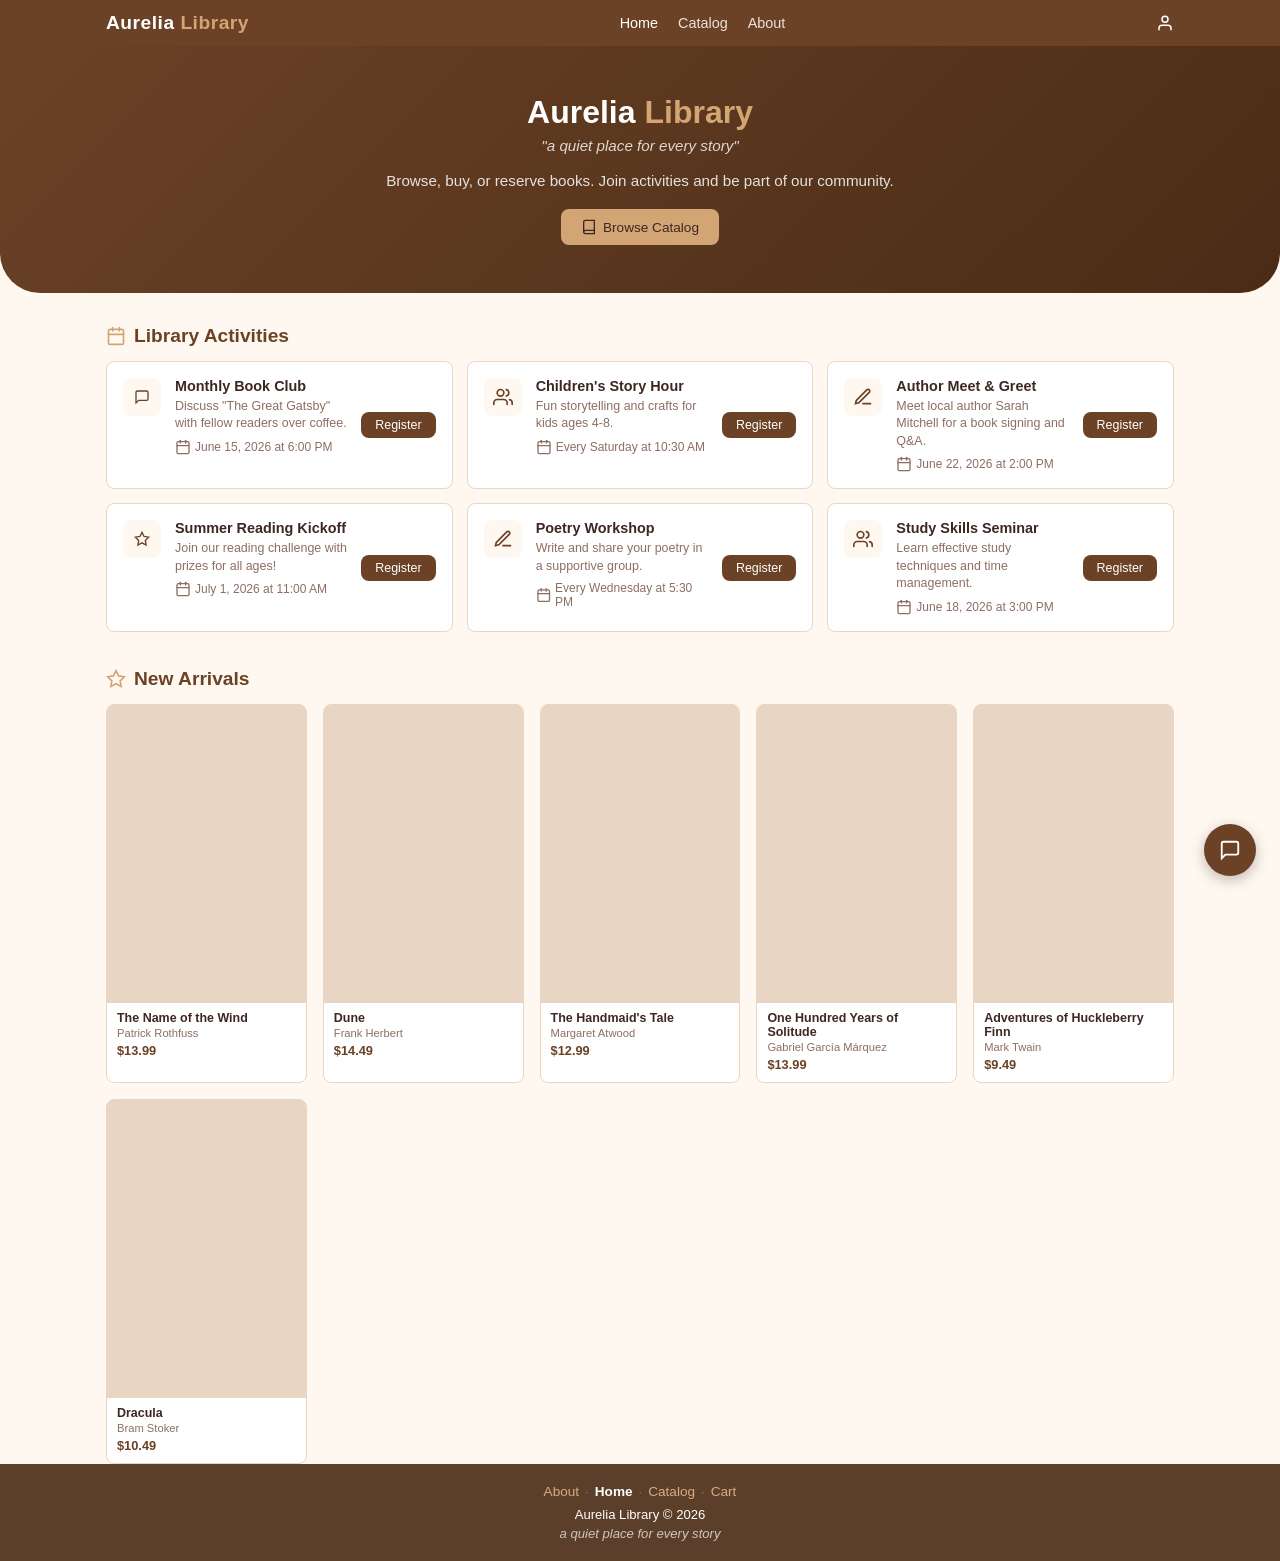
==== commit c9fd13bc: "remove cart for non logged in users" ====
--- a/index.html
+++ b/index.html
@@ -14,12 +14,9 @@
       <ul class="nav-links">
         <li><a href="index.html" class="active">Home</a></li>
         <li><a href="catalog.html">Catalog</a></li>
+        <li><a href="about.html">About</a></li>
       </ul>
       <div class="nav-icons">
-        <a href="cart.html" class="icon-link">
-          <svg width="18" height="18" viewBox="0 0 24 24" fill="none" stroke="currentColor" stroke-width="2" stroke-linecap="round"><circle cx="9" cy="21" r="1"/><circle cx="20" cy="21" r="1"/><path d="M1 1h4l2.68 13.39a2 2 0 0 0 2 1.61h9.72a2 2 0 0 0 2-1.61L23 6H6"/></svg>
-          <span class="badge cart-badge" style="display:none">0</span>
-        </a>
         <div id="userMenu"></div>
       </div>
     </div>
@@ -55,6 +52,7 @@
 
   <footer class="footer">
     <div class="container">
+      <div class="footer-links"><a href="about.html">About</a><span>&middot;</span><a href="index.html" class="active">Home</a><span>&middot;</span><a href="catalog.html">Catalog</a><span>&middot;</span><a href="cart.html">Cart</a></div>
       <p>Aurelia Library &copy; 2026</p>
       <p class="tagline">a quiet place for every story</p>
     </div>
--- a/css/style.css
+++ b/css/style.css
@@ -60,7 +60,7 @@
 .card:hover { transform: translateY(-2px); box-shadow: var(--shadow); }
 
 /* Book Grid */
-.book-grid { display: grid; grid-template-columns: repeat(auto-fill, minmax(160px, 1fr)); gap: 16px; }
+.book-grid { display: grid; grid-template-columns: repeat(5, 1fr); gap: 16px; }
 .book-card .card-img { width: 100%; aspect-ratio: 2/3; object-fit: cover; display: block; background: var(--border); }
 .book-card .card-body { padding: 10px 12px 14px; }
 .book-card .card-body h4 { font-size: 0.85rem; margin-bottom: 2px; }
@@ -167,6 +167,11 @@
 /* Footer */
 .footer { background: var(--primary-dark); color: #fff; padding: 20px 0; text-align: center; margin-top: auto; font-size: 0.82rem; opacity: 0.9; }
 .footer .tagline { opacity: 0.7; font-style: italic; margin-top: 4px; }
+.footer-links { margin-bottom: 8px; display: flex; justify-content: center; gap: 6px; flex-wrap: wrap; }
+.footer-links a { color: #D4A574; text-decoration: none; font-size: 0.85rem; transition: color .2s; }
+.footer-links a:hover { color: #fff; text-decoration: underline; }
+.footer-links a.active { color: #fff; font-weight: 600; }
+.footer-links span { color: rgba(255,255,255,0.3); }
 
 /* Toast */
 #toastBox { position: fixed; bottom: 20px; left: 50%; transform: translateX(-50%); z-index: 999; display: flex; flex-direction: column; gap: 8px; align-items: center; pointer-events: none; }
@@ -185,10 +190,54 @@
 .empty { text-align: center; padding: 40px 20px; color: var(--text-light); }
 .empty p { font-size: 1rem; margin-bottom: 14px; }
 
+/* Profile */
+.profile-wrap { max-width: 700px; margin: 0 auto; display: grid; grid-template-columns: 1fr 1.5fr; gap: 20px; }
+.profile-card { text-align: center; padding: 32px 20px; }
+.profile-avatar { width: 72px; height: 72px; border-radius: 50%; background: var(--primary); color: #fff; display: flex; align-items: center; justify-content: center; font-size: 1.4rem; font-weight: 700; margin: 0 auto 12px; }
+.profile-card h2 { font-size: 1.2rem; margin-bottom: 2px; }
+.profile-email { color: var(--text-light); font-size: 0.82rem; margin-bottom: 10px; }
+.profile-badge { display: inline-block; background: var(--success); color: #fff; font-size: 0.72rem; padding: 3px 12px; border-radius: 20px; margin-bottom: 6px; }
+.profile-joined { font-size: 0.75rem; color: var(--text-light); margin-bottom: 16px; }
+.profile-stats { display: flex; justify-content: center; gap: 24px; margin-bottom: 12px; }
+.profile-stats .stat { text-align: center; }
+.profile-stats .stat-num { font-size: 1.2rem; font-weight: 700; color: var(--primary); }
+.profile-stats .stat-lbl { font-size: 0.72rem; color: var(--text-light); }
+.profile-activity.card { padding: 24px; }
+.profile-activity h3 { font-size: 1rem; margin-bottom: 14px; color: var(--primary); }
+.activity-list { display: flex; flex-direction: column; gap: 12px; }
+.activity-item { display: flex; align-items: flex-start; gap: 10px; font-size: 0.85rem; line-height: 1.4; }
+.act-dot { width: 8px; height: 8px; border-radius: 50%; background: var(--secondary); margin-top: 5px; flex-shrink: 0; }
+.act-date { display: block; font-size: 0.72rem; color: var(--text-light); }
+
+/* History Table */
+.table-wrap { overflow-x: auto; }
+.history-table { width: 100%; border-collapse: collapse; font-size: 0.82rem; background: var(--card); border-radius: var(--radius); overflow: hidden; border: 1px solid var(--border); }
+.history-table th { background: var(--primary); color: #fff; padding: 10px 14px; text-align: left; font-weight: 600; font-size: 0.78rem; letter-spacing: 0.5px; }
+.history-table td { padding: 10px 14px; border-bottom: 1px solid var(--border); }
+.history-table tr:last-child td { border-bottom: none; }
+.history-table tr:hover td { background: var(--bg); }
+.status-badge { display: inline-block; font-size: 0.7rem; padding: 2px 10px; border-radius: 12px; font-weight: 600; }
+.badge-success { background: #e8f5e9; color: #2e7d32; }
+.badge-warn { background: #fff3e0; color: #e65100; }
+
+/* About Page */
+.about-wrap { max-width: 700px; margin: 0 auto; display: flex; flex-direction: column; gap: 16px; }
+.about-section { padding: 24px; }
+.about-section h3 { font-size: 1.05rem; color: var(--primary); margin-bottom: 10px; }
+.about-section p { font-size: 0.88rem; line-height: 1.65; color: #555; margin-bottom: 6px; }
+.services-grid { display: grid; grid-template-columns: 1fr 1fr; gap: 14px; }
+.service-item { display: flex; align-items: flex-start; gap: 10px; font-size: 0.85rem; }
+.service-item strong { display: block; margin-bottom: 2px; }
+.service-item p { font-size: 0.78rem; color: var(--text-light); margin: 0; }
+.hours-list { }
+.hour-row { display: flex; justify-content: space-between; padding: 8px 0; border-bottom: 1px solid var(--border); font-size: 0.88rem; }
+.hour-row:last-child { border-bottom: none; }
+.hour-row.holiday { color: var(--danger); font-weight: 600; }
+
 /* Responsive */
 @media (max-width: 768px) {
   .nav-links { gap: 12px; font-size: 0.78rem; }
-  .book-grid { grid-template-columns: repeat(auto-fill, minmax(130px, 1fr)); gap: 12px; }
+  .book-grid { grid-template-columns: repeat(3, 1fr); gap: 12px; }
   .detail-wrap { grid-template-columns: 1fr; }
   .detail-wrap img { max-width: 220px; }
   .hero h1 { font-size: 1.5rem; }
@@ -200,6 +249,7 @@
 @media (max-width: 480px) {
   .nav-links { gap: 8px; font-size: 0.72rem; }
   .book-grid { grid-template-columns: repeat(2, 1fr); gap: 10px; }
+  .book-grid .card-actions { flex-direction: column; }
   .filter-bar { flex-direction: column; }
   .chat-popup { width: calc(100% - 24px); right: 12px; }
 }
